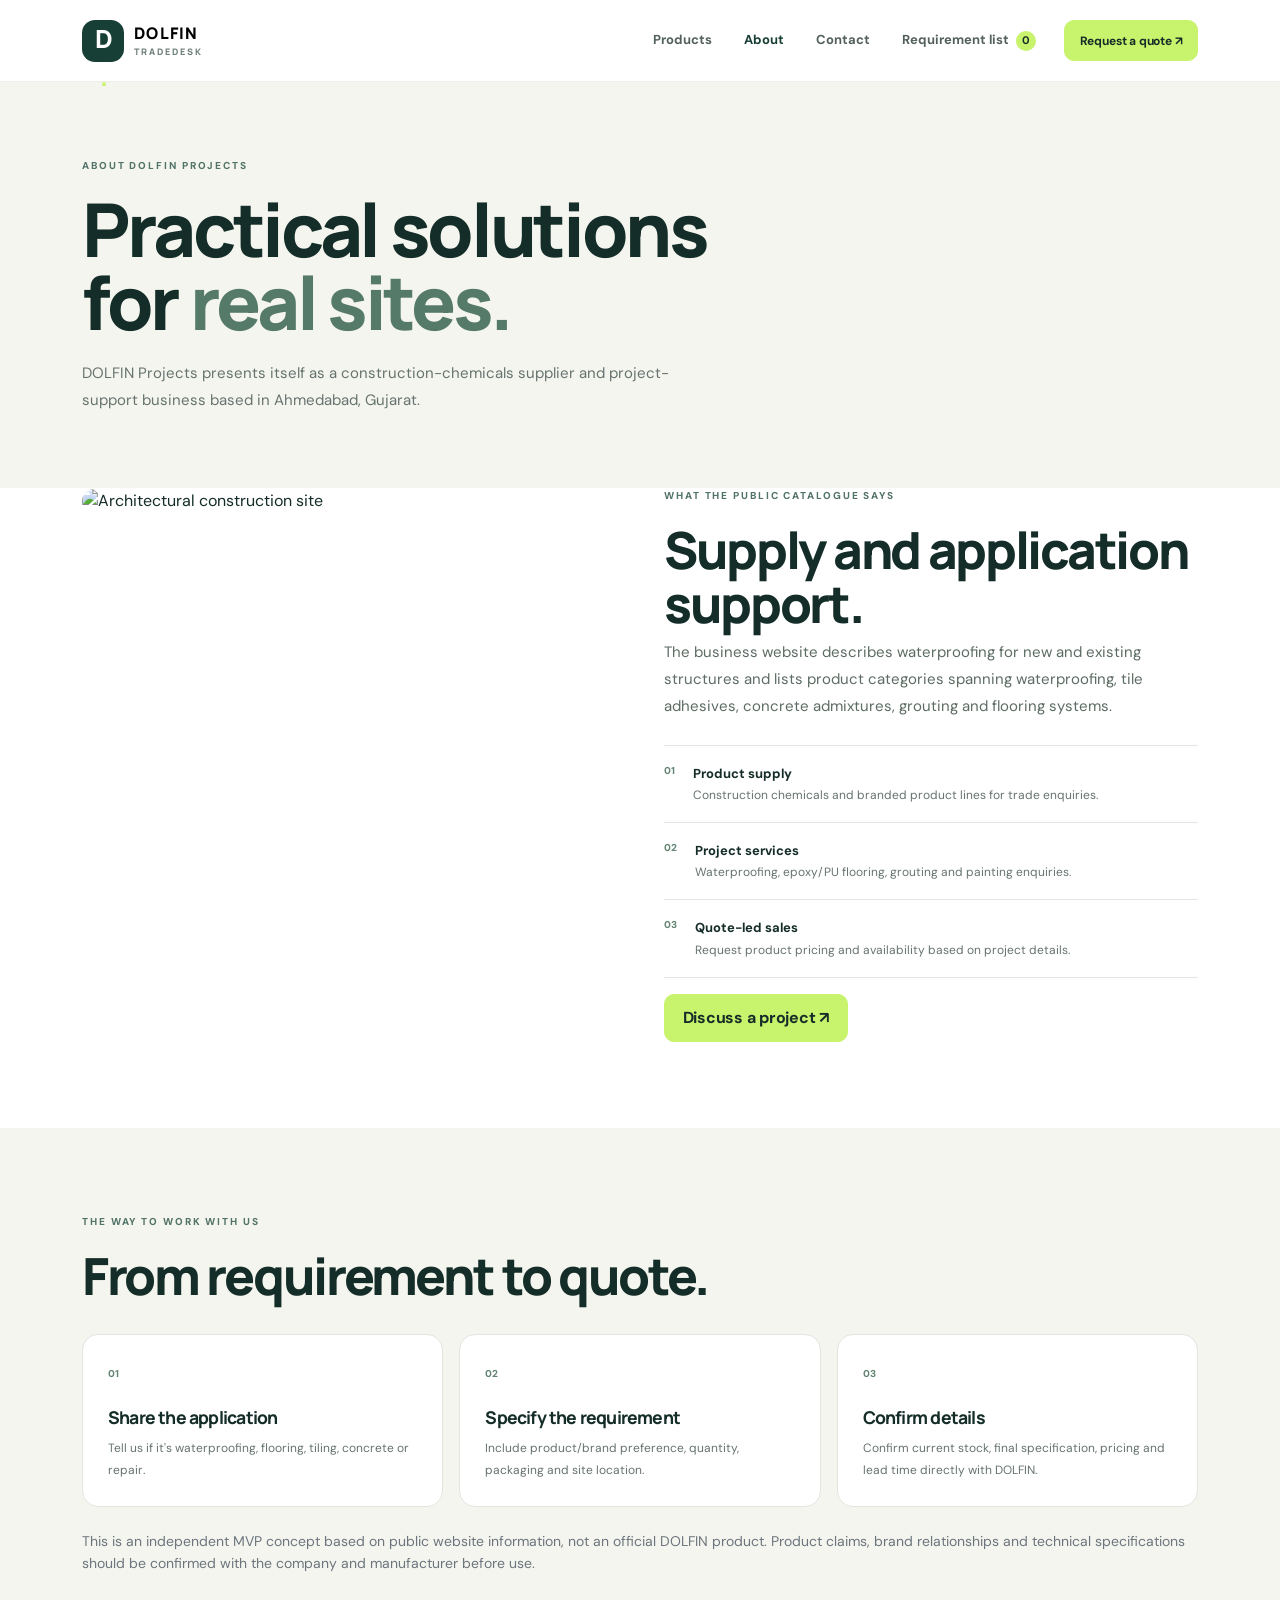
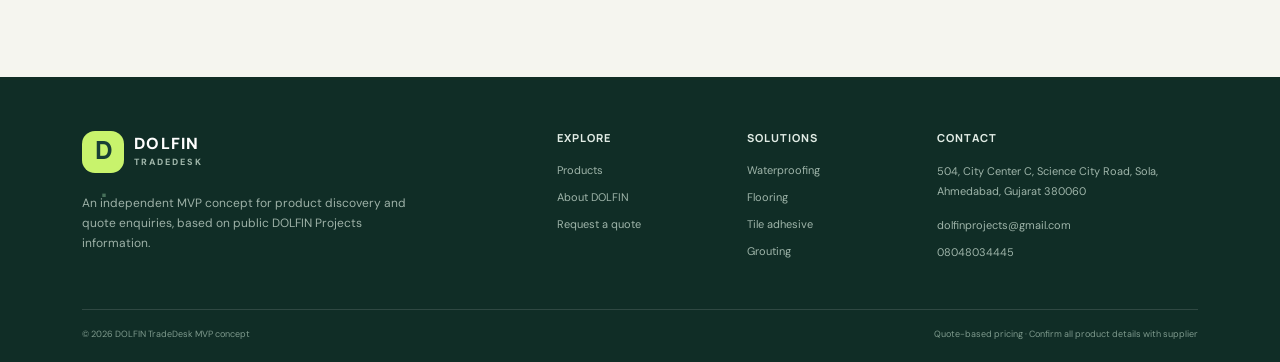
==== about.html @ 614f54df "Add files via upload" ====
<!doctype html><html lang="en"><head><meta charset="utf-8"><meta name="viewport" content="width=device-width, initial-scale=1"><title>About DOLFIN | TradeDesk</title><link href="https://fonts.googleapis.com/css2?family=DM+Sans:wght@400;500;600;700&family=Manrope:wght@400;500;600;700;800&display=swap" rel="stylesheet"><link href="https://cdn.jsdelivr.net/npm/bootstrap@5.3.3/dist/css/bootstrap.min.css" rel="stylesheet"><link href="assets/css/style.css" rel="stylesheet"></head><body data-page="about"><div id="site-header"></div><main><section class="page-hero"><div class="container"><div class="eyebrow dark">ABOUT DOLFIN PROJECTS</div><h1>Practical solutions<br>for <span>real sites.</span></h1><p>DOLFIN Projects presents itself as a construction-chemicals supplier and project-support business based in Ahmedabad, Gujarat.</p></div></section><section class="section-pad pt-0"><div class="container"><div class="row g-5 align-items-start"><div class="col-lg-6"><img class="about-image" src="https://images.unsplash.com/photo-1503387762-592deb58ef4e?auto=format&fit=crop&w=1200&q=85" alt="Architectural construction site"></div><div class="col-lg-6"><div class="eyebrow dark">WHAT THE PUBLIC CATALOGUE SAYS</div><h2>Supply and application support.</h2><p class="body-large">The business website describes waterproofing for new and existing structures and lists product categories spanning waterproofing, tile adhesives, concrete admixtures, grouting and flooring systems.</p><div class="fact-list"><div><span>01</span><p><strong>Product supply</strong><br>Construction chemicals and branded product lines for trade enquiries.</p></div><div><span>02</span><p><strong>Project services</strong><br>Waterproofing, epoxy/PU flooring, grouting and painting enquiries.</p></div><div><span>03</span><p><strong>Quote-led sales</strong><br>Request product pricing and availability based on project details.</p></div></div><a class="btn btn-brand mt-3" href="quote.html">Discuss a project ↗</a></div></div></div></section><section class="section-pad soft-bg"><div class="container"><div class="section-heading"><div><div class="eyebrow dark">THE WAY TO WORK WITH US</div><h2>From requirement to quote.</h2></div></div><div class="row g-3"><div class="col-md-4"><div class="step-card"><span>01</span><h3>Share the application</h3><p>Tell us if it's waterproofing, flooring, tiling, concrete or repair.</p></div></div><div class="col-md-4"><div class="step-card"><span>02</span><h3>Specify the requirement</h3><p>Include product/brand preference, quantity, packaging and site location.</p></div></div><div class="col-md-4"><div class="step-card"><span>03</span><h3>Confirm details</h3><p>Confirm current stock, final specification, pricing and lead time directly with DOLFIN.</p></div></div></div><p class="small text-secondary mt-4">This is an independent MVP concept based on public website information, not an official DOLFIN product. Product claims, brand relationships and technical specifications should be confirmed with the company and manufacturer before use.</p></div></section></main><div id="site-footer"></div><script src="assets/js/catalog.js"></script><script src="assets/js/app.js"></script></body></html>
---- assets/css/style.css ----
:root{--ink:#152d28;--green:#183f35;--green2:#245849;--mint:#c8f36c;--cream:#f5f5ef;--paper:#fff;--muted:#66736f;--line:#e2e7e2;--orange:#e9a45d;--blue:#a7d5d4;--purple:#c7b8e7;--radius:18px;--shadow:0 14px 40px rgba(18,48,39,.08)}*{box-sizing:border-box}html{scroll-behavior:smooth}body{font-family:'DM Sans',sans-serif;color:var(--ink);background:#fff;line-height:1.55}h1,h2,h3,h4,.navbar-brand{font-family:'Manrope',sans-serif;letter-spacing:-.045em}h1{font-weight:800;font-size:clamp(2.8rem,6.3vw,5.6rem);line-height:.99}h2{font-size:clamp(2rem,4vw,3.35rem);font-weight:800;line-height:1.06}h3{font-size:1.1rem;font-weight:750}a{color:inherit;text-decoration:none}a:hover{color:var(--green2)}.site-nav{min-height:82px;background:#fff;border-bottom:1px solid #edf0eb;position:relative;z-index:20}.brand-lockup{display:inline-flex;align-items:center;gap:10px}.brand-mark{display:grid;place-items:center;background:var(--green);color:white;font-family:Manrope,sans-serif;font-size:25px;font-weight:800;width:42px;height:42px;border-radius:13px;letter-spacing:-.08em}.brand-mark span{color:var(--mint)}.brand-name{font-size:16px;font-weight:800;letter-spacing:.08em;line-height:1.05}.brand-name small{display:block;font-size:9px;letter-spacing:.22em;margin-top:5px;color:#708079}.nav-link{font-size:13px;font-weight:700;color:#53615c!important;padding:12px!important}.nav-link.active,.nav-link:hover{color:var(--green)!important}.cart-count{display:inline-grid;place-items:center;min-width:20px;height:20px;border-radius:100px;background:var(--mint);color:var(--ink);font-size:11px;margin-left:4px}.btn{font-weight:700;border-radius:10px;letter-spacing:-.015em;padding:.7rem 1.1rem}.btn-brand{background:var(--mint);border:1px solid var(--mint);color:var(--ink)}.btn-brand:hover{background:#b8e957;border-color:#b8e957;color:var(--ink);transform:translateY(-1px)}.btn-dark-green{background:var(--green);border:1px solid var(--green);color:white}.btn-dark-green:hover{background:var(--green2);color:white}.btn-outline-brand{border:1px solid #cdd7d0;color:var(--green);background:white}.btn-outline-brand:hover{background:#f0f5f1;border-color:var(--green);color:var(--green)}.nav-cta{font-size:12px;padding:.65rem .9rem}.hero{background:var(--green);color:white;padding:76px 0 72px;overflow:hidden;position:relative}.hero:after{content:'';position:absolute;right:-180px;top:-250px;width:650px;height:650px;border:1px solid rgba(255,255,255,.08);border-radius:50%;box-shadow:0 0 0 55px rgba(255,255,255,.025),0 0 0 110px rgba(255,255,255,.02);pointer-events:none}.hero .container{position:relative;z-index:1}.eyebrow{font-size:10px;letter-spacing:.19em;font-weight:800;color:#c8f36c;margin-bottom:18px;display:flex;align-items:center;gap:9px}.eyebrow.dark{color:#527368}.pulse{width:7px;height:7px;background:var(--mint);border-radius:50%;box-shadow:0 0 0 5px rgba(200,243,108,.12)}.hero h1 span{color:var(--mint)}.hero-copy{font-size:17px;color:#d1ddd7;max-width:480px;margin-top:24px;line-height:1.7}.hero-proof{display:flex;align-items:center;gap:12px;margin-top:42px}.proof-icon{display:grid;place-items:center;width:34px;height:34px;background:rgba(200,243,108,.14);border:1px solid rgba(200,243,108,.3);color:var(--mint);border-radius:50%;font-weight:800}.hero-proof strong,.hero-proof small{display:block}.hero-proof strong{font-size:12px}.hero-proof small{color:#afc2b9;font-size:11px;margin-top:3px}.hero-visual{position:relative;padding:15px 0 35px 18px}.hero-visual>img{width:100%;height:455px;object-fit:cover;border-radius:20px;filter:saturate(.68);box-shadow:0 20px 50px rgba(0,0,0,.18)}.hero-visual:before{content:'';position:absolute;z-index:1;inset:15px 0 35px 18px;border-radius:20px;background:linear-gradient(0deg,rgba(13,41,33,.55),transparent 55%);pointer-events:none}.floating-card{position:absolute;z-index:2;background:white;color:var(--ink);padding:14px 17px;border-radius:13px;box-shadow:var(--shadow);display:flex;align-items:center;gap:12px;min-width:205px}.floating-top{top:55px;left:-18px}.floating-bottom{right:-14px;bottom:77px}.mini-icon{display:grid;place-items:center;width:35px;height:35px;background:#e7f4d0;color:var(--green);border-radius:10px;font-size:20px}.mini-icon.mint{background:#d9efec}.floating-card strong,.floating-card small{display:block}.floating-card strong{font-size:12px}.floating-card small{font-size:10px;color:var(--muted);margin-top:3px}.image-caption{position:absolute;z-index:2;bottom:2px;left:20px;right:0;display:flex;justify-content:space-between;font-size:9px;letter-spacing:.17em;color:#d7e0dc}.trust-strip{padding:25px 0;border-bottom:1px solid var(--line)}.muted-label{font-size:9px;letter-spacing:.16em;color:#8a9690;font-weight:800}.brand-list{display:flex;justify-content:space-between;align-items:center;gap:20px;flex-wrap:wrap;color:#77847d;font-weight:800;font-size:13px;letter-spacing:.04em}.brand-list span:nth-child(2){font-weight:500;font-size:16px}.section-pad{padding:86px 0}.section-heading{display:flex;justify-content:space-between;align-items:end;gap:30px;margin-bottom:32px}.section-heading h2{margin:0}.section-intro{color:var(--muted);max-width:480px;font-size:14px;margin:14px 0 0}.text-link{font-size:12px;font-weight:800;border-bottom:1px solid #b7c5bc;padding-bottom:5px;white-space:nowrap}.category-card{display:block;height:100%;padding:24px 20px 20px;border:1px solid var(--line);border-radius:16px;transition:.2s;background:#fff}.category-card:hover{transform:translateY(-4px);box-shadow:var(--shadow);border-color:#b5c7bd}.category-symbol{width:48px;height:48px;display:grid;place-items:center;background:#e6f3d0;border-radius:14px;font-size:24px;color:var(--green);margin-bottom:27px}.symbol-blue{background:#dcefed}.symbol-orange{background:#fae8d5}.symbol-purple{background:#e9e1f6}.category-card h3{font-size:16px;margin-bottom:9px}.category-card p{font-size:12px;color:var(--muted);min-height:38px;margin-bottom:20px}.category-card>span{font-size:10px;font-weight:800;color:#587268}.featured-section{background:var(--cream)}.product-card{height:100%;background:white;border:1px solid #e7eae4;border-radius:15px;overflow:hidden;transition:.2s}.product-card:hover{transform:translateY(-3px);box-shadow:var(--shadow)}.product-art,.detail-art{height:190px;position:relative;display:flex;align-items:center;justify-content:center;overflow:hidden;background:#e7eee8;color:var(--green)}.product-art:before,.detail-art:before{content:'';position:absolute;inset:0;background:linear-gradient(140deg,rgba(255,255,255,.55),transparent 60%)}.product-art:after,.detail-art:after{content:'';position:absolute;width:190px;height:190px;border:1px solid rgba(24,63,53,.12);border-radius:50%;right:-70px;bottom:-85px;box-shadow:0 0 0 25px rgba(24,63,53,.035),0 0 0 50px rgba(24,63,53,.025)}.art-tile-adhesive{background:#e3e9ef;color:#294c60}.art-flooring{background:#f2e2d0;color:#754a24}.art-concrete-admixture{background:#e4def0;color:#554474}.art-grouting-repair{background:#e5e6de;color:#59604d}.art-services{background:#dcebe6;color:#245849}.product-category{position:absolute;z-index:2;top:13px;left:13px;background:rgba(255,255,255,.75);backdrop-filter:blur(8px);padding:5px 8px;border-radius:6px;font-size:9px;font-weight:800;letter-spacing:.03em}.product-symbol{position:relative;z-index:1;font-family:Manrope,sans-serif;font-size:75px;font-weight:800;line-height:1;letter-spacing:-.1em;transform:rotate(-8deg)}.art-bottom{position:absolute;z-index:2;bottom:13px;left:14px;font-size:8px;letter-spacing:.17em;font-weight:800;opacity:.55}.product-info{padding:16px 15px 15px}.product-brand{font-size:9px;text-transform:uppercase;letter-spacing:.12em;font-weight:800;color:#70827a;margin-bottom:7px}.product-info h3{font-size:14px;line-height:1.4;min-height:39px;margin-bottom:12px}.product-info h3 a:hover{text-decoration:underline}.product-meta{display:flex;flex-direction:column;gap:4px;font-size:10px;color:#7a8781;padding-bottom:14px}.quote-price{font-weight:800;color:#3e6758}.product-actions{display:flex;gap:7px}.product-actions .btn{flex:1;padding:.5rem .4rem;font-size:10px}.service-band{background:var(--green);color:white}.service-band .eyebrow{color:var(--mint)}.service-band h2{font-size:clamp(2.4rem,4.2vw,3.5rem)}.service-band p{color:#c1d0c8;max-width:400px;line-height:1.8;margin:22px 0 26px;font-size:14px}.service-list{border-top:1px solid rgba(255,255,255,.16)}.service-list>a{display:flex;align-items:center;gap:18px;padding:20px 0;border-bottom:1px solid rgba(255,255,255,.16);color:white}.service-list>a>span{font-size:10px;color:var(--mint);font-weight:800}.service-list>a div{flex:1}.service-list strong,.service-list small{display:block}.service-list strong{font-size:14px}.service-list small{font-size:11px;color:#afc2b9;margin-top:4px}.service-list b{font-size:19px;font-weight:400;color:var(--mint)}.cta-section{padding:70px 0;background:#fff}.cta-card{background:#dff3b9;border-radius:22px;padding:45px 50px;display:flex;justify-content:space-between;align-items:center;gap:25px}.cta-card .eyebrow{color:#426451}.cta-card h2{font-size:clamp(1.8rem,3.2vw,2.8rem);margin:0 0 13px}.cta-card p{color:#4d6659;font-size:13px;max-width:600px;margin:0}.cta-card .btn{white-space:nowrap;background:var(--green);color:white;border-color:var(--green)}.site-footer{background:#102d26;color:white;padding:54px 0 20px}.footer-brand .brand-mark{background:var(--mint);color:var(--green)}.footer-brand .brand-mark span{color:#47705a}.footer-brand .brand-name small{color:#9fb6aa}.footer-copy{font-size:12px;line-height:1.7;color:#9db1a7;max-width:340px;margin-top:20px}.site-footer h3{font-size:11px;letter-spacing:.09em;text-transform:uppercase;margin-bottom:18px;color:#e1ece5}.site-footer .col-lg-2>a,.site-footer .col-lg-3>a{display:block;font-size:11px;color:#9fb5aa;margin-bottom:10px}.site-footer p:not(.footer-copy){font-size:11px;color:#9fb5aa;line-height:1.8}.site-footer a:hover{color:var(--mint)}.footer-bottom{display:flex;justify-content:space-between;gap:20px;border-top:1px solid rgba(255,255,255,.13);padding-top:18px;margin-top:38px;color:#7e9a8d;font-size:9px}.page-hero{padding:76px 0 58px;background:var(--cream)}.page-hero h1{font-size:clamp(2.8rem,5.8vw,5rem)}.page-hero h1 span{color:#557a69}.page-hero p{max-width:600px;color:var(--muted);font-size:15px;line-height:1.8;margin-top:22px}.page-hero.compact{padding-bottom:45px}.catalog-toolbar{display:grid;grid-template-columns:1fr 220px 180px;gap:10px;margin:0 0 20px}.search-wrap{display:flex;align-items:center;gap:10px;border:1px solid var(--line);border-radius:10px;padding:0 13px;background:white}.search-wrap>span{font-size:25px;color:#819087}.form-control,.form-select{border-color:#dfe5df;border-radius:9px;padding:.78rem .9rem;font-size:12px;color:var(--ink);box-shadow:none!important}.search-wrap .form-control{border:0;padding-left:0}.form-control:focus,.form-select:focus{border-color:#8aa99a}.filter-pills{display:flex;gap:7px;flex-wrap:wrap;margin-bottom:24px}.filter-pill{border:1px solid #dfe5df;border-radius:100px;background:white;padding:8px 14px;font-size:10px;font-weight:800;color:#5b6c63}.filter-pill.active,.filter-pill:hover{background:var(--green);border-color:var(--green);color:white}.catalog-meta{display:flex;justify-content:space-between;gap:15px;color:#78867f;font-size:10px;margin-bottom:14px}.catalog-meta span:first-child{font-weight:800;color:var(--ink)}.empty-state{text-align:center;padding:75px 20px;border:1px dashed #cbd5cd;border-radius:18px}.empty-icon{display:grid;place-items:center;width:58px;height:58px;border-radius:17px;background:#e9f2e4;font-size:27px;margin:0 auto 20px}.empty-state h3{font-size:21px}.empty-state p{font-size:13px;color:var(--muted);margin-bottom:20px}.about-image{width:100%;height:480px;object-fit:cover;border-radius:20px}.body-large{font-size:15px;color:#5c6c63;line-height:1.8}.fact-list{border-top:1px solid var(--line);margin-top:25px}.fact-list>div{display:flex;gap:18px;padding:17px 0;border-bottom:1px solid var(--line)}.fact-list>div>span,.step-card>span{font-size:10px;color:#638473;font-weight:800}.fact-list p{margin:0;font-size:12px;color:var(--muted);line-height:1.7}.fact-list strong{color:var(--ink);font-size:13px}.soft-bg{background:var(--cream)}.step-card{height:100%;padding:25px;border:1px solid #e1e6df;background:#fff;border-radius:16px}.step-card h3{margin:22px 0 10px}.step-card p{font-size:12px;line-height:1.8;color:var(--muted);margin:0}.contact-panel{background:var(--green);color:white;padding:30px;border-radius:18px;height:100%}.contact-panel .eyebrow{color:var(--mint)}.contact-panel h2{font-size:28px;margin-bottom:28px}.contact-item{display:flex;gap:14px;margin-bottom:24px}.contact-item>span{width:35px;height:35px;flex-shrink:0;display:grid;place-items:center;border:1px solid rgba(255,255,255,.15);background:rgba(255,255,255,.08);border-radius:10px}.contact-item small{font-size:8px;letter-spacing:.15em;color:#a9c1b4;font-weight:800}.contact-item p{font-size:12px;line-height:1.7;margin:5px 0;color:#f0f6f2}.contact-item a{font-size:10px;color:var(--mint);font-weight:800}.tiny-note{font-size:9px;color:#9bb5a8;line-height:1.7;border-top:1px solid rgba(255,255,255,.12);padding-top:16px;margin-top:10px}.form-panel{padding:32px;border:1px solid var(--line);border-radius:18px;background:#fff}.form-panel h2{font-size:29px;margin-bottom:8px}.form-panel>p{font-size:12px;color:var(--muted);margin-bottom:25px}.form-label{font-size:11px;font-weight:800;color:#40564b;margin-bottom:7px}.contact-divider{height:1px;background:var(--line);margin:28px 0}.form-panel h3{font-size:15px}.help-list{padding-left:18px;color:var(--muted);font-size:12px;line-height:2}.quote-aside{background:var(--cream);padding:28px;border-radius:18px;position:sticky;top:20px}.quote-aside .eyebrow{color:#5a7a69}.quote-aside h3{font-size:23px}.quote-aside>p{font-size:12px;line-height:1.8;color:var(--muted)}.aside-rule{height:1px;background:#dbe2d9;margin:25px 0 15px}.aside-phone{font-size:20px;font-family:Manrope,sans-serif;font-weight:800}.privacy-note{padding:12px 14px;background:#f2f6f0;border-radius:9px;color:#627269;font-size:10px;line-height:1.7}.back-link{font-size:11px;font-weight:800;color:#62756b}.detail-art{height:420px;border-radius:18px}.detail-symbol{font-family:Manrope,sans-serif;font-size:150px;font-weight:800;position:relative;z-index:1;letter-spacing:-.12em;transform:rotate(-8deg)}.detail-title{font-size:clamp(2rem,4vw,3.4rem);margin:5px 0 18px}.spec-table{border-top:1px solid var(--line);margin-top:25px}.spec-table>div{display:flex;justify-content:space-between;gap:20px;padding:13px 0;border-bottom:1px solid var(--line);font-size:11px}.spec-table span{color:#78877f}.spec-table strong{text-align:right}.detail-caveat{font-size:10px;line-height:1.7;color:#7a867f;margin-top:18px}.loading-note{padding:80px;text-align:center;color:var(--muted)}.cart-layout{display:grid;grid-template-columns:minmax(0,1fr) 320px;gap:25px;align-items:start}.cart-table-wrap{border:1px solid var(--line);border-radius:15px;padding:20px}.cart-table-head{display:grid;grid-template-columns:1fr 120px 30px;gap:15px;padding:0 0 13px;border-bottom:1px solid var(--line);font-size:9px;font-weight:800;letter-spacing:.1em;color:#87948d}.cart-row{display:grid;grid-template-columns:1fr 120px 30px;align-items:center;gap:15px;padding:18px 0;border-bottom:1px solid #edf0eb}.cart-product{display:flex;align-items:center;gap:12px}.cart-product-icon{display:grid;place-items:center;flex-shrink:0;width:45px;height:45px;border-radius:12px;background:#e5eee3;font-size:22px}.cart-product strong,.cart-product small{display:block}.cart-product strong{font-size:12px}.cart-product small{font-size:10px;color:var(--muted);margin-top:4px}.quantity-control{display:flex;align-items:center;justify-content:center;gap:12px}.quantity-control button{width:25px;height:25px;border:1px solid var(--line);background:white;border-radius:6px}.quantity-control span{font-size:12px;font-weight:800;min-width:12px;text-align:center}.remove-btn{border:0;background:transparent;color:#9ba59f;font-size:22px}.cart-summary{padding:24px;border-radius:15px;background:var(--cream)}.cart-summary h3{font-size:24px;margin:12px 0}.cart-summary>p{font-size:12px;line-height:1.7;color:var(--muted)}.summary-line,.summary-total{display:flex;justify-content:space-between;padding:12px 0;border-bottom:1px solid #dfe5dc;font-size:11px}.summary-line span{color:var(--muted)}.summary-total{margin-top:10px;border-bottom:0;align-items:center}.summary-total strong{font-size:17px}.cart-summary .btn-link{font-size:10px;color:#7b8981;text-decoration:none}.app-toast{position:fixed;bottom:22px;left:50%;transform:translate(-50%,20px);opacity:0;pointer-events:none;z-index:1000;background:#143a30;color:#fff;padding:12px 18px;border-radius:10px;font-size:12px;box-shadow:var(--shadow);transition:.25s;max-width:calc(100% - 28px)}.app-toast.show{opacity:1;transform:translate(-50%,0)}
@media(max-width:991px){.hero{padding:60px 0}.hero-visual{max-width:650px;margin:0 auto}.hero-visual>img{height:390px}.floating-top{left:0}.floating-bottom{right:0}.section-pad{padding:65px 0}.catalog-toolbar{grid-template-columns:1fr 1fr}.search-wrap{grid-column:1/-1}.about-image{height:380px}.cart-layout{grid-template-columns:1fr 280px}.cta-card{padding:35px;align-items:flex-start;flex-direction:column}.nav-cta{display:inline-block;margin:8px 0 12px}.navbar-collapse{padding-top:10px}.site-nav .navbar-nav{align-items:flex-start!important}}@media(max-width:767px){.site-nav{min-height:70px}.hero{padding:50px 0 55px}.hero-copy{font-size:15px}.hero-visual{padding-left:0}.hero-visual>img{height:320px}.hero-visual:before{left:0}.floating-card{min-width:0;padding:10px 12px}.floating-top{left:-5px;top:34px}.floating-bottom{right:-4px;bottom:68px}.floating-card strong{font-size:10px}.floating-card small{font-size:9px}.mini-icon{width:29px;height:29px}.image-caption{left:3px;font-size:7px}.trust-strip{padding:22px 0}.brand-list{font-size:11px;justify-content:flex-start;gap:18px}.section-pad{padding:52px 0}.section-heading{align-items:flex-start;flex-direction:column;gap:17px;margin-bottom:25px}.category-card{padding:16px 13px}.category-symbol{width:40px;height:40px;font-size:20px;margin-bottom:20px}.category-card h3{font-size:13px}.category-card p{font-size:10px;min-height:48px}.category-card>span{font-size:9px}.product-art{height:145px}.product-symbol{font-size:56px}.product-info{padding:12px 10px}.product-info h3{font-size:12px;min-height:50px}.product-meta{font-size:9px}.product-actions .btn{font-size:9px}.service-list>a{gap:12px}.service-list strong{font-size:12px}.service-list small{font-size:10px}.cta-section{padding:45px 0}.cta-card{padding:27px 22px}.footer-bottom{flex-direction:column;gap:7px}.page-hero{padding:52px 0 42px}.page-hero p{font-size:13px}.catalog-toolbar{grid-template-columns:1fr 1fr}.catalog-toolbar .form-select{font-size:11px;padding:.7rem}.filter-pill{padding:7px 10px;font-size:9px}.catalog-meta{align-items:flex-start;flex-direction:column;gap:4px}.about-image{height:280px}.contact-panel,.form-panel{padding:23px}.cart-layout{grid-template-columns:1fr}.cart-table-wrap{padding:13px}.cart-table-head{grid-template-columns:1fr 90px 20px;font-size:8px}.cart-row{grid-template-columns:1fr 90px 20px;gap:6px}.cart-product{gap:8px}.cart-product-icon{width:36px;height:36px}.cart-product strong{font-size:10px}.cart-product small{font-size:8px}.quantity-control{gap:6px}.quantity-control button{width:22px;height:22px}.detail-art{height:280px}.detail-symbol{font-size:110px}.form-panel h2{font-size:25px}.quote-aside{position:static}}@media(max-width:390px){.product-actions{flex-direction:column}.product-info h3{min-height:62px}.category-card p{min-height:58px}.floating-bottom{right:-7px}.cart-row{grid-template-columns:1fr 78px 18px}.cart-table-head{grid-template-columns:1fr 78px 18px}.quantity-control{gap:4px}}
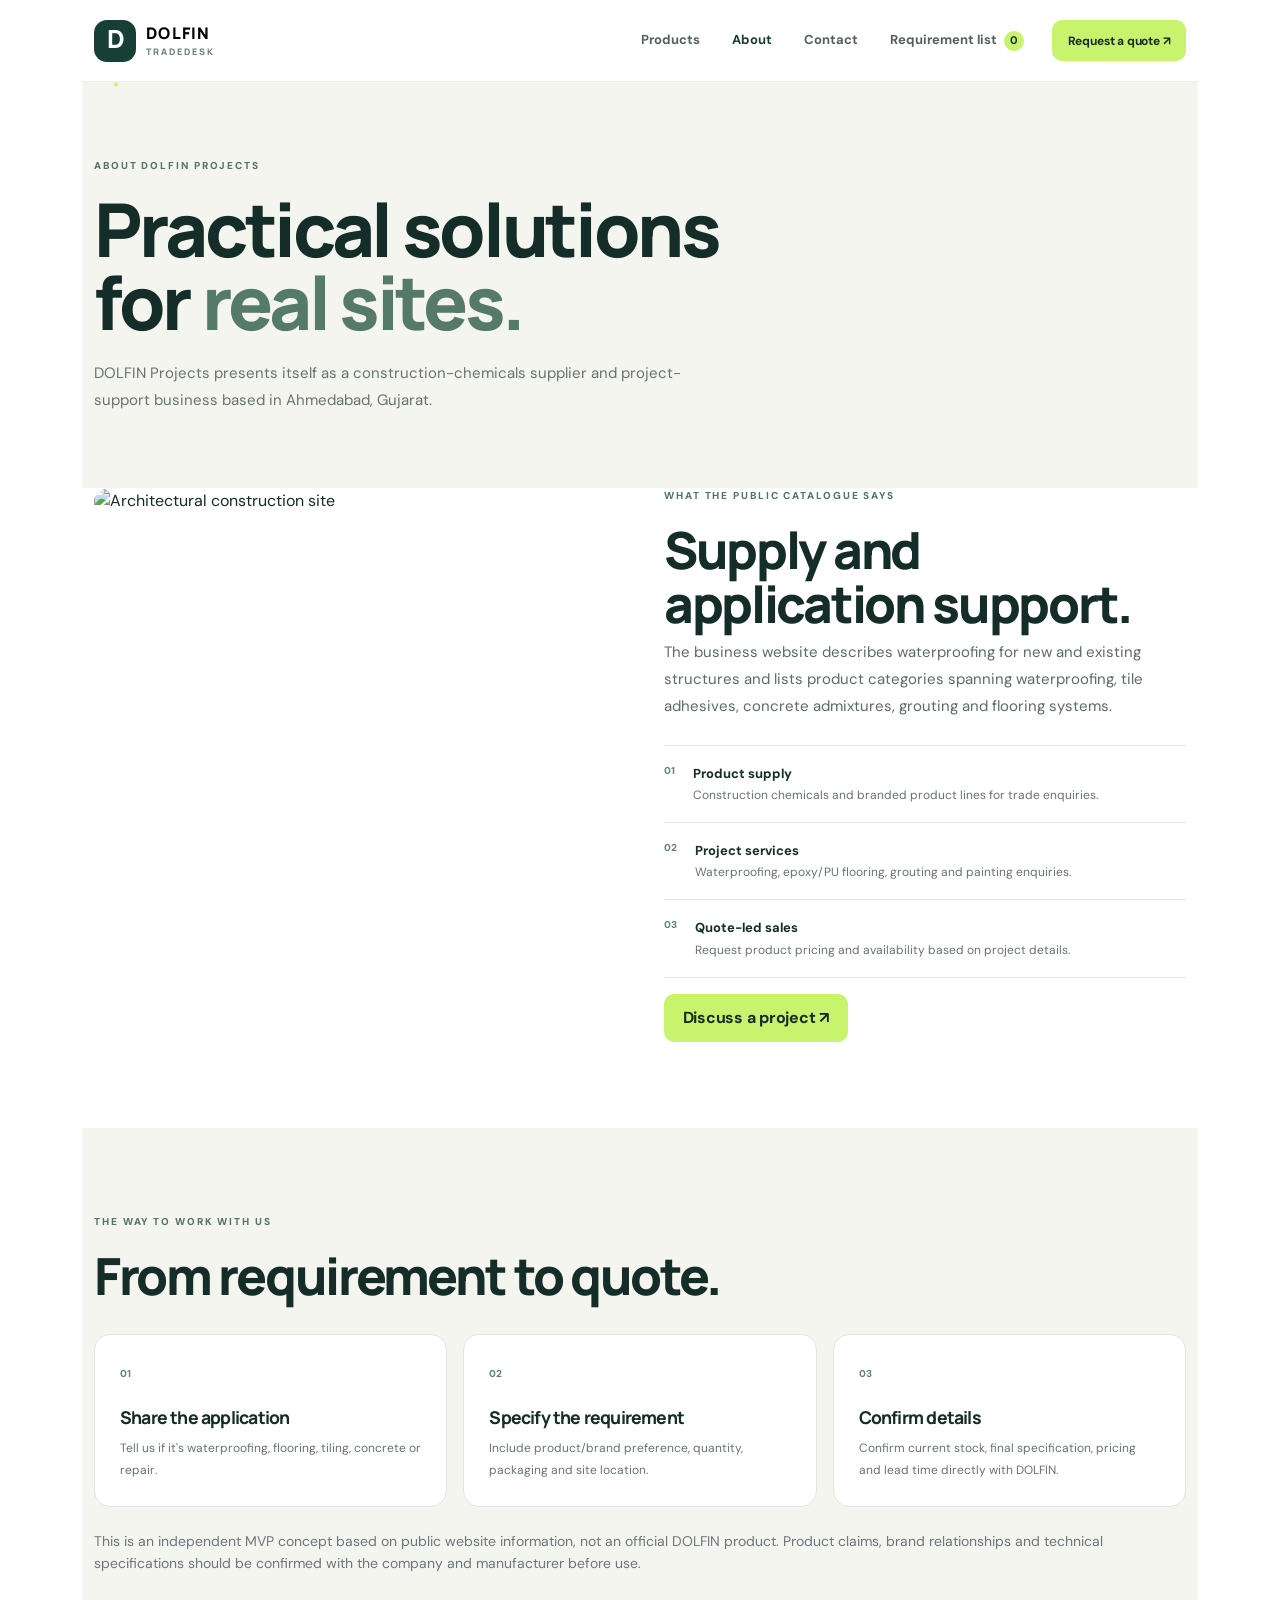
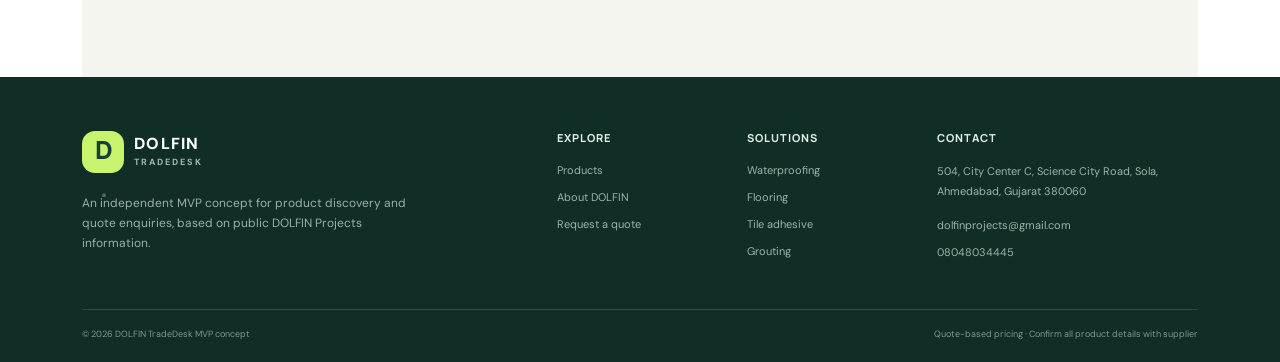
==== commit 0b275260: "Fix HTML structure in about.html" ====
--- a/about.html
+++ b/about.html
@@ -1 +1,98 @@
-<!doctype html><html lang="en"><head><meta charset="utf-8"><meta name="viewport" content="width=device-width, initial-scale=1"><title>About DOLFIN | TradeDesk</title><link href="https://fonts.googleapis.com/css2?family=DM+Sans:wght@400;500;600;700&family=Manrope:wght@400;500;600;700;800&display=swap" rel="stylesheet"><link href="https://cdn.jsdelivr.net/npm/bootstrap@5.3.3/dist/css/bootstrap.min.css" rel="stylesheet"><link href="assets/css/style.css" rel="stylesheet"></head><body data-page="about"><div id="site-header"></div><main><section class="page-hero"><div class="container"><div class="eyebrow dark">ABOUT DOLFIN PROJECTS</div><h1>Practical solutions<br>for <span>real sites.</span></h1><p>DOLFIN Projects presents itself as a construction-chemicals supplier and project-support business based in Ahmedabad, Gujarat.</p></div></section><section class="section-pad pt-0"><div class="container"><div class="row g-5 align-items-start"><div class="col-lg-6"><img class="about-image" src="https://images.unsplash.com/photo-1503387762-592deb58ef4e?auto=format&fit=crop&w=1200&q=85" alt="Architectural construction site"></div><div class="col-lg-6"><div class="eyebrow dark">WHAT THE PUBLIC CATALOGUE SAYS</div><h2>Supply and application support.</h2><p class="body-large">The business website describes waterproofing for new and existing structures and lists product categories spanning waterproofing, tile adhesives, concrete admixtures, grouting and flooring systems.</p><div class="fact-list"><div><span>01</span><p><strong>Product supply</strong><br>Construction chemicals and branded product lines for trade enquiries.</p></div><div><span>02</span><p><strong>Project services</strong><br>Waterproofing, epoxy/PU flooring, grouting and painting enquiries.</p></div><div><span>03</span><p><strong>Quote-led sales</strong><br>Request product pricing and availability based on project details.</p></div></div><a class="btn btn-brand mt-3" href="quote.html">Discuss a project ↗</a></div></div></div></section><section class="section-pad soft-bg"><div class="container"><div class="section-heading"><div><div class="eyebrow dark">THE WAY TO WORK WITH US</div><h2>From requirement to quote.</h2></div></div><div class="row g-3"><div class="col-md-4"><div class="step-card"><span>01</span><h3>Share the application</h3><p>Tell us if it's waterproofing, flooring, tiling, concrete or repair.</p></div></div><div class="col-md-4"><div class="step-card"><span>02</span><h3>Specify the requirement</h3><p>Include product/brand preference, quantity, packaging and site location.</p></div></div><div class="col-md-4"><div class="step-card"><span>03</span><h3>Confirm details</h3><p>Confirm current stock, final specification, pricing and lead time directly with DOLFIN.</p></div></div></div><p class="small text-secondary mt-4">This is an independent MVP concept based on public website information, not an official DOLFIN product. Product claims, brand relationships and technical specifications should be confirmed with the company and manufacturer before use.</p></div></section></main><div id="site-footer"></div><script src="assets/js/catalog.js"></script><script src="assets/js/app.js"></script></body></html>
+<!doctype html>
+<html lang="en">
+
+<head>
+    <meta charset="utf-8">
+    <meta name="viewport" content="width=device-width, initial-scale=1">
+    <title>About DOLFIN | TradeDesk</title>
+    <link
+        href="https://fonts.googleapis.com/css2?family=DM+Sans:wght@400;500;600;700&family=Manrope:wght@400;500;600;700;800&display=swap"
+        rel="stylesheet">
+    <link href="https://cdn.jsdelivr.net/npm/bootstrap@5.3.3/dist/css/bootstrap.min.css" rel="stylesheet">
+    <link href="assets/css/style.css" rel="stylesheet">
+</head>
+
+<body data-page="about">
+        <div class="container">
+    <div id="site-header"></div>
+    <main>
+        <section class="page-hero">
+            <div class="container">
+                <div class="eyebrow dark">ABOUT DOLFIN PROJECTS</div>
+                <h1>Practical solutions<br>for <span>real sites.</span></h1>
+                <p>DOLFIN Projects presents itself as a construction-chemicals supplier and project-support business
+                    based in Ahmedabad, Gujarat.</p>
+            </div>
+        </section>
+        <section class="section-pad pt-0">
+            <div class="container">
+                <div class="row g-5 align-items-start">
+                    <div class="col-lg-6"><img class="about-image"
+                            src="https://images.unsplash.com/photo-1503387762-592deb58ef4e?auto=format&fit=crop&w=1200&q=85"
+                            alt="Architectural construction site"></div>
+                    <div class="col-lg-6">
+                        <div class="eyebrow dark">WHAT THE PUBLIC CATALOGUE SAYS</div>
+                        <h2>Supply and application support.</h2>
+                        <p class="body-large">The business website describes waterproofing for new and existing
+                            structures and lists product categories spanning waterproofing, tile adhesives, concrete
+                            admixtures, grouting and flooring systems.</p>
+                        <div class="fact-list">
+                            <div><span>01</span>
+                                <p><strong>Product supply</strong><br>Construction chemicals and branded product lines
+                                    for trade enquiries.</p>
+                            </div>
+                            <div><span>02</span>
+                                <p><strong>Project services</strong><br>Waterproofing, epoxy/PU flooring, grouting and
+                                    painting enquiries.</p>
+                            </div>
+                            <div><span>03</span>
+                                <p><strong>Quote-led sales</strong><br>Request product pricing and availability based on
+                                    project details.</p>
+                            </div>
+                        </div><a class="btn btn-brand mt-3" href="quote.html">Discuss a project ↗</a>
+                    </div>
+                </div>
+            </div>
+        </section>
+        <section class="section-pad soft-bg">
+            <div class="container">
+                <div class="section-heading">
+                    <div>
+                        <div class="eyebrow dark">THE WAY TO WORK WITH US</div>
+                        <h2>From requirement to quote.</h2>
+                    </div>
+                </div>
+                <div class="row g-3">
+                    <div class="col-md-4">
+                        <div class="step-card"><span>01</span>
+                            <h3>Share the application</h3>
+                            <p>Tell us if it's waterproofing, flooring, tiling, concrete or repair.</p>
+                        </div>
+                    </div>
+                    <div class="col-md-4">
+                        <div class="step-card"><span>02</span>
+                            <h3>Specify the requirement</h3>
+                            <p>Include product/brand preference, quantity, packaging and site location.</p>
+                        </div>
+                    </div>
+                    <div class="col-md-4">
+                        <div class="step-card"><span>03</span>
+                            <h3>Confirm details</h3>
+                            <p>Confirm current stock, final specification, pricing and lead time directly with DOLFIN.
+                            </p>
+                        </div>
+                    </div>
+                </div>
+                <p class="small text-secondary mt-4">This is an independent MVP concept based on public website
+                    information, not an official DOLFIN product. Product claims, brand relationships and technical
+                    specifications should be confirmed with the company and manufacturer before use.</p>
+            </div>
+            </div>
+        </section>
+    </main>
+    <div id="site-footer"></div>
+    <script src="assets/js/catalog.js"></script>
+    <script src="assets/js/app.js"></script>
+</body>
+
+</html>
--- a/assets/css/style.css
+++ b/assets/css/style.css
@@ -1,2 +1,1732 @@
-:root{--ink:#152d28;--green:#183f35;--green2:#245849;--mint:#c8f36c;--cream:#f5f5ef;--paper:#fff;--muted:#66736f;--line:#e2e7e2;--orange:#e9a45d;--blue:#a7d5d4;--purple:#c7b8e7;--radius:18px;--shadow:0 14px 40px rgba(18,48,39,.08)}*{box-sizing:border-box}html{scroll-behavior:smooth}body{font-family:'DM Sans',sans-serif;color:var(--ink);background:#fff;line-height:1.55}h1,h2,h3,h4,.navbar-brand{font-family:'Manrope',sans-serif;letter-spacing:-.045em}h1{font-weight:800;font-size:clamp(2.8rem,6.3vw,5.6rem);line-height:.99}h2{font-size:clamp(2rem,4vw,3.35rem);font-weight:800;line-height:1.06}h3{font-size:1.1rem;font-weight:750}a{color:inherit;text-decoration:none}a:hover{color:var(--green2)}.site-nav{min-height:82px;background:#fff;border-bottom:1px solid #edf0eb;position:relative;z-index:20}.brand-lockup{display:inline-flex;align-items:center;gap:10px}.brand-mark{display:grid;place-items:center;background:var(--green);color:white;font-family:Manrope,sans-serif;font-size:25px;font-weight:800;width:42px;height:42px;border-radius:13px;letter-spacing:-.08em}.brand-mark span{color:var(--mint)}.brand-name{font-size:16px;font-weight:800;letter-spacing:.08em;line-height:1.05}.brand-name small{display:block;font-size:9px;letter-spacing:.22em;margin-top:5px;color:#708079}.nav-link{font-size:13px;font-weight:700;color:#53615c!important;padding:12px!important}.nav-link.active,.nav-link:hover{color:var(--green)!important}.cart-count{display:inline-grid;place-items:center;min-width:20px;height:20px;border-radius:100px;background:var(--mint);color:var(--ink);font-size:11px;margin-left:4px}.btn{font-weight:700;border-radius:10px;letter-spacing:-.015em;padding:.7rem 1.1rem}.btn-brand{background:var(--mint);border:1px solid var(--mint);color:var(--ink)}.btn-brand:hover{background:#b8e957;border-color:#b8e957;color:var(--ink);transform:translateY(-1px)}.btn-dark-green{background:var(--green);border:1px solid var(--green);color:white}.btn-dark-green:hover{background:var(--green2);color:white}.btn-outline-brand{border:1px solid #cdd7d0;color:var(--green);background:white}.btn-outline-brand:hover{background:#f0f5f1;border-color:var(--green);color:var(--green)}.nav-cta{font-size:12px;padding:.65rem .9rem}.hero{background:var(--green);color:white;padding:76px 0 72px;overflow:hidden;position:relative}.hero:after{content:'';position:absolute;right:-180px;top:-250px;width:650px;height:650px;border:1px solid rgba(255,255,255,.08);border-radius:50%;box-shadow:0 0 0 55px rgba(255,255,255,.025),0 0 0 110px rgba(255,255,255,.02);pointer-events:none}.hero .container{position:relative;z-index:1}.eyebrow{font-size:10px;letter-spacing:.19em;font-weight:800;color:#c8f36c;margin-bottom:18px;display:flex;align-items:center;gap:9px}.eyebrow.dark{color:#527368}.pulse{width:7px;height:7px;background:var(--mint);border-radius:50%;box-shadow:0 0 0 5px rgba(200,243,108,.12)}.hero h1 span{color:var(--mint)}.hero-copy{font-size:17px;color:#d1ddd7;max-width:480px;margin-top:24px;line-height:1.7}.hero-proof{display:flex;align-items:center;gap:12px;margin-top:42px}.proof-icon{display:grid;place-items:center;width:34px;height:34px;background:rgba(200,243,108,.14);border:1px solid rgba(200,243,108,.3);color:var(--mint);border-radius:50%;font-weight:800}.hero-proof strong,.hero-proof small{display:block}.hero-proof strong{font-size:12px}.hero-proof small{color:#afc2b9;font-size:11px;margin-top:3px}.hero-visual{position:relative;padding:15px 0 35px 18px}.hero-visual>img{width:100%;height:455px;object-fit:cover;border-radius:20px;filter:saturate(.68);box-shadow:0 20px 50px rgba(0,0,0,.18)}.hero-visual:before{content:'';position:absolute;z-index:1;inset:15px 0 35px 18px;border-radius:20px;background:linear-gradient(0deg,rgba(13,41,33,.55),transparent 55%);pointer-events:none}.floating-card{position:absolute;z-index:2;background:white;color:var(--ink);padding:14px 17px;border-radius:13px;box-shadow:var(--shadow);display:flex;align-items:center;gap:12px;min-width:205px}.floating-top{top:55px;left:-18px}.floating-bottom{right:-14px;bottom:77px}.mini-icon{display:grid;place-items:center;width:35px;height:35px;background:#e7f4d0;color:var(--green);border-radius:10px;font-size:20px}.mini-icon.mint{background:#d9efec}.floating-card strong,.floating-card small{display:block}.floating-card strong{font-size:12px}.floating-card small{font-size:10px;color:var(--muted);margin-top:3px}.image-caption{position:absolute;z-index:2;bottom:2px;left:20px;right:0;display:flex;justify-content:space-between;font-size:9px;letter-spacing:.17em;color:#d7e0dc}.trust-strip{padding:25px 0;border-bottom:1px solid var(--line)}.muted-label{font-size:9px;letter-spacing:.16em;color:#8a9690;font-weight:800}.brand-list{display:flex;justify-content:space-between;align-items:center;gap:20px;flex-wrap:wrap;color:#77847d;font-weight:800;font-size:13px;letter-spacing:.04em}.brand-list span:nth-child(2){font-weight:500;font-size:16px}.section-pad{padding:86px 0}.section-heading{display:flex;justify-content:space-between;align-items:end;gap:30px;margin-bottom:32px}.section-heading h2{margin:0}.section-intro{color:var(--muted);max-width:480px;font-size:14px;margin:14px 0 0}.text-link{font-size:12px;font-weight:800;border-bottom:1px solid #b7c5bc;padding-bottom:5px;white-space:nowrap}.category-card{display:block;height:100%;padding:24px 20px 20px;border:1px solid var(--line);border-radius:16px;transition:.2s;background:#fff}.category-card:hover{transform:translateY(-4px);box-shadow:var(--shadow);border-color:#b5c7bd}.category-symbol{width:48px;height:48px;display:grid;place-items:center;background:#e6f3d0;border-radius:14px;font-size:24px;color:var(--green);margin-bottom:27px}.symbol-blue{background:#dcefed}.symbol-orange{background:#fae8d5}.symbol-purple{background:#e9e1f6}.category-card h3{font-size:16px;margin-bottom:9px}.category-card p{font-size:12px;color:var(--muted);min-height:38px;margin-bottom:20px}.category-card>span{font-size:10px;font-weight:800;color:#587268}.featured-section{background:var(--cream)}.product-card{height:100%;background:white;border:1px solid #e7eae4;border-radius:15px;overflow:hidden;transition:.2s}.product-card:hover{transform:translateY(-3px);box-shadow:var(--shadow)}.product-art,.detail-art{height:190px;position:relative;display:flex;align-items:center;justify-content:center;overflow:hidden;background:#e7eee8;color:var(--green)}.product-art:before,.detail-art:before{content:'';position:absolute;inset:0;background:linear-gradient(140deg,rgba(255,255,255,.55),transparent 60%)}.product-art:after,.detail-art:after{content:'';position:absolute;width:190px;height:190px;border:1px solid rgba(24,63,53,.12);border-radius:50%;right:-70px;bottom:-85px;box-shadow:0 0 0 25px rgba(24,63,53,.035),0 0 0 50px rgba(24,63,53,.025)}.art-tile-adhesive{background:#e3e9ef;color:#294c60}.art-flooring{background:#f2e2d0;color:#754a24}.art-concrete-admixture{background:#e4def0;color:#554474}.art-grouting-repair{background:#e5e6de;color:#59604d}.art-services{background:#dcebe6;color:#245849}.product-category{position:absolute;z-index:2;top:13px;left:13px;background:rgba(255,255,255,.75);backdrop-filter:blur(8px);padding:5px 8px;border-radius:6px;font-size:9px;font-weight:800;letter-spacing:.03em}.product-symbol{position:relative;z-index:1;font-family:Manrope,sans-serif;font-size:75px;font-weight:800;line-height:1;letter-spacing:-.1em;transform:rotate(-8deg)}.art-bottom{position:absolute;z-index:2;bottom:13px;left:14px;font-size:8px;letter-spacing:.17em;font-weight:800;opacity:.55}.product-info{padding:16px 15px 15px}.product-brand{font-size:9px;text-transform:uppercase;letter-spacing:.12em;font-weight:800;color:#70827a;margin-bottom:7px}.product-info h3{font-size:14px;line-height:1.4;min-height:39px;margin-bottom:12px}.product-info h3 a:hover{text-decoration:underline}.product-meta{display:flex;flex-direction:column;gap:4px;font-size:10px;color:#7a8781;padding-bottom:14px}.quote-price{font-weight:800;color:#3e6758}.product-actions{display:flex;gap:7px}.product-actions .btn{flex:1;padding:.5rem .4rem;font-size:10px}.service-band{background:var(--green);color:white}.service-band .eyebrow{color:var(--mint)}.service-band h2{font-size:clamp(2.4rem,4.2vw,3.5rem)}.service-band p{color:#c1d0c8;max-width:400px;line-height:1.8;margin:22px 0 26px;font-size:14px}.service-list{border-top:1px solid rgba(255,255,255,.16)}.service-list>a{display:flex;align-items:center;gap:18px;padding:20px 0;border-bottom:1px solid rgba(255,255,255,.16);color:white}.service-list>a>span{font-size:10px;color:var(--mint);font-weight:800}.service-list>a div{flex:1}.service-list strong,.service-list small{display:block}.service-list strong{font-size:14px}.service-list small{font-size:11px;color:#afc2b9;margin-top:4px}.service-list b{font-size:19px;font-weight:400;color:var(--mint)}.cta-section{padding:70px 0;background:#fff}.cta-card{background:#dff3b9;border-radius:22px;padding:45px 50px;display:flex;justify-content:space-between;align-items:center;gap:25px}.cta-card .eyebrow{color:#426451}.cta-card h2{font-size:clamp(1.8rem,3.2vw,2.8rem);margin:0 0 13px}.cta-card p{color:#4d6659;font-size:13px;max-width:600px;margin:0}.cta-card .btn{white-space:nowrap;background:var(--green);color:white;border-color:var(--green)}.site-footer{background:#102d26;color:white;padding:54px 0 20px}.footer-brand .brand-mark{background:var(--mint);color:var(--green)}.footer-brand .brand-mark span{color:#47705a}.footer-brand .brand-name small{color:#9fb6aa}.footer-copy{font-size:12px;line-height:1.7;color:#9db1a7;max-width:340px;margin-top:20px}.site-footer h3{font-size:11px;letter-spacing:.09em;text-transform:uppercase;margin-bottom:18px;color:#e1ece5}.site-footer .col-lg-2>a,.site-footer .col-lg-3>a{display:block;font-size:11px;color:#9fb5aa;margin-bottom:10px}.site-footer p:not(.footer-copy){font-size:11px;color:#9fb5aa;line-height:1.8}.site-footer a:hover{color:var(--mint)}.footer-bottom{display:flex;justify-content:space-between;gap:20px;border-top:1px solid rgba(255,255,255,.13);padding-top:18px;margin-top:38px;color:#7e9a8d;font-size:9px}.page-hero{padding:76px 0 58px;background:var(--cream)}.page-hero h1{font-size:clamp(2.8rem,5.8vw,5rem)}.page-hero h1 span{color:#557a69}.page-hero p{max-width:600px;color:var(--muted);font-size:15px;line-height:1.8;margin-top:22px}.page-hero.compact{padding-bottom:45px}.catalog-toolbar{display:grid;grid-template-columns:1fr 220px 180px;gap:10px;margin:0 0 20px}.search-wrap{display:flex;align-items:center;gap:10px;border:1px solid var(--line);border-radius:10px;padding:0 13px;background:white}.search-wrap>span{font-size:25px;color:#819087}.form-control,.form-select{border-color:#dfe5df;border-radius:9px;padding:.78rem .9rem;font-size:12px;color:var(--ink);box-shadow:none!important}.search-wrap .form-control{border:0;padding-left:0}.form-control:focus,.form-select:focus{border-color:#8aa99a}.filter-pills{display:flex;gap:7px;flex-wrap:wrap;margin-bottom:24px}.filter-pill{border:1px solid #dfe5df;border-radius:100px;background:white;padding:8px 14px;font-size:10px;font-weight:800;color:#5b6c63}.filter-pill.active,.filter-pill:hover{background:var(--green);border-color:var(--green);color:white}.catalog-meta{display:flex;justify-content:space-between;gap:15px;color:#78867f;font-size:10px;margin-bottom:14px}.catalog-meta span:first-child{font-weight:800;color:var(--ink)}.empty-state{text-align:center;padding:75px 20px;border:1px dashed #cbd5cd;border-radius:18px}.empty-icon{display:grid;place-items:center;width:58px;height:58px;border-radius:17px;background:#e9f2e4;font-size:27px;margin:0 auto 20px}.empty-state h3{font-size:21px}.empty-state p{font-size:13px;color:var(--muted);margin-bottom:20px}.about-image{width:100%;height:480px;object-fit:cover;border-radius:20px}.body-large{font-size:15px;color:#5c6c63;line-height:1.8}.fact-list{border-top:1px solid var(--line);margin-top:25px}.fact-list>div{display:flex;gap:18px;padding:17px 0;border-bottom:1px solid var(--line)}.fact-list>div>span,.step-card>span{font-size:10px;color:#638473;font-weight:800}.fact-list p{margin:0;font-size:12px;color:var(--muted);line-height:1.7}.fact-list strong{color:var(--ink);font-size:13px}.soft-bg{background:var(--cream)}.step-card{height:100%;padding:25px;border:1px solid #e1e6df;background:#fff;border-radius:16px}.step-card h3{margin:22px 0 10px}.step-card p{font-size:12px;line-height:1.8;color:var(--muted);margin:0}.contact-panel{background:var(--green);color:white;padding:30px;border-radius:18px;height:100%}.contact-panel .eyebrow{color:var(--mint)}.contact-panel h2{font-size:28px;margin-bottom:28px}.contact-item{display:flex;gap:14px;margin-bottom:24px}.contact-item>span{width:35px;height:35px;flex-shrink:0;display:grid;place-items:center;border:1px solid rgba(255,255,255,.15);background:rgba(255,255,255,.08);border-radius:10px}.contact-item small{font-size:8px;letter-spacing:.15em;color:#a9c1b4;font-weight:800}.contact-item p{font-size:12px;line-height:1.7;margin:5px 0;color:#f0f6f2}.contact-item a{font-size:10px;color:var(--mint);font-weight:800}.tiny-note{font-size:9px;color:#9bb5a8;line-height:1.7;border-top:1px solid rgba(255,255,255,.12);padding-top:16px;margin-top:10px}.form-panel{padding:32px;border:1px solid var(--line);border-radius:18px;background:#fff}.form-panel h2{font-size:29px;margin-bottom:8px}.form-panel>p{font-size:12px;color:var(--muted);margin-bottom:25px}.form-label{font-size:11px;font-weight:800;color:#40564b;margin-bottom:7px}.contact-divider{height:1px;background:var(--line);margin:28px 0}.form-panel h3{font-size:15px}.help-list{padding-left:18px;color:var(--muted);font-size:12px;line-height:2}.quote-aside{background:var(--cream);padding:28px;border-radius:18px;position:sticky;top:20px}.quote-aside .eyebrow{color:#5a7a69}.quote-aside h3{font-size:23px}.quote-aside>p{font-size:12px;line-height:1.8;color:var(--muted)}.aside-rule{height:1px;background:#dbe2d9;margin:25px 0 15px}.aside-phone{font-size:20px;font-family:Manrope,sans-serif;font-weight:800}.privacy-note{padding:12px 14px;background:#f2f6f0;border-radius:9px;color:#627269;font-size:10px;line-height:1.7}.back-link{font-size:11px;font-weight:800;color:#62756b}.detail-art{height:420px;border-radius:18px}.detail-symbol{font-family:Manrope,sans-serif;font-size:150px;font-weight:800;position:relative;z-index:1;letter-spacing:-.12em;transform:rotate(-8deg)}.detail-title{font-size:clamp(2rem,4vw,3.4rem);margin:5px 0 18px}.spec-table{border-top:1px solid var(--line);margin-top:25px}.spec-table>div{display:flex;justify-content:space-between;gap:20px;padding:13px 0;border-bottom:1px solid var(--line);font-size:11px}.spec-table span{color:#78877f}.spec-table strong{text-align:right}.detail-caveat{font-size:10px;line-height:1.7;color:#7a867f;margin-top:18px}.loading-note{padding:80px;text-align:center;color:var(--muted)}.cart-layout{display:grid;grid-template-columns:minmax(0,1fr) 320px;gap:25px;align-items:start}.cart-table-wrap{border:1px solid var(--line);border-radius:15px;padding:20px}.cart-table-head{display:grid;grid-template-columns:1fr 120px 30px;gap:15px;padding:0 0 13px;border-bottom:1px solid var(--line);font-size:9px;font-weight:800;letter-spacing:.1em;color:#87948d}.cart-row{display:grid;grid-template-columns:1fr 120px 30px;align-items:center;gap:15px;padding:18px 0;border-bottom:1px solid #edf0eb}.cart-product{display:flex;align-items:center;gap:12px}.cart-product-icon{display:grid;place-items:center;flex-shrink:0;width:45px;height:45px;border-radius:12px;background:#e5eee3;font-size:22px}.cart-product strong,.cart-product small{display:block}.cart-product strong{font-size:12px}.cart-product small{font-size:10px;color:var(--muted);margin-top:4px}.quantity-control{display:flex;align-items:center;justify-content:center;gap:12px}.quantity-control button{width:25px;height:25px;border:1px solid var(--line);background:white;border-radius:6px}.quantity-control span{font-size:12px;font-weight:800;min-width:12px;text-align:center}.remove-btn{border:0;background:transparent;color:#9ba59f;font-size:22px}.cart-summary{padding:24px;border-radius:15px;background:var(--cream)}.cart-summary h3{font-size:24px;margin:12px 0}.cart-summary>p{font-size:12px;line-height:1.7;color:var(--muted)}.summary-line,.summary-total{display:flex;justify-content:space-between;padding:12px 0;border-bottom:1px solid #dfe5dc;font-size:11px}.summary-line span{color:var(--muted)}.summary-total{margin-top:10px;border-bottom:0;align-items:center}.summary-total strong{font-size:17px}.cart-summary .btn-link{font-size:10px;color:#7b8981;text-decoration:none}.app-toast{position:fixed;bottom:22px;left:50%;transform:translate(-50%,20px);opacity:0;pointer-events:none;z-index:1000;background:#143a30;color:#fff;padding:12px 18px;border-radius:10px;font-size:12px;box-shadow:var(--shadow);transition:.25s;max-width:calc(100% - 28px)}.app-toast.show{opacity:1;transform:translate(-50%,0)}
-@media(max-width:991px){.hero{padding:60px 0}.hero-visual{max-width:650px;margin:0 auto}.hero-visual>img{height:390px}.floating-top{left:0}.floating-bottom{right:0}.section-pad{padding:65px 0}.catalog-toolbar{grid-template-columns:1fr 1fr}.search-wrap{grid-column:1/-1}.about-image{height:380px}.cart-layout{grid-template-columns:1fr 280px}.cta-card{padding:35px;align-items:flex-start;flex-direction:column}.nav-cta{display:inline-block;margin:8px 0 12px}.navbar-collapse{padding-top:10px}.site-nav .navbar-nav{align-items:flex-start!important}}@media(max-width:767px){.site-nav{min-height:70px}.hero{padding:50px 0 55px}.hero-copy{font-size:15px}.hero-visual{padding-left:0}.hero-visual>img{height:320px}.hero-visual:before{left:0}.floating-card{min-width:0;padding:10px 12px}.floating-top{left:-5px;top:34px}.floating-bottom{right:-4px;bottom:68px}.floating-card strong{font-size:10px}.floating-card small{font-size:9px}.mini-icon{width:29px;height:29px}.image-caption{left:3px;font-size:7px}.trust-strip{padding:22px 0}.brand-list{font-size:11px;justify-content:flex-start;gap:18px}.section-pad{padding:52px 0}.section-heading{align-items:flex-start;flex-direction:column;gap:17px;margin-bottom:25px}.category-card{padding:16px 13px}.category-symbol{width:40px;height:40px;font-size:20px;margin-bottom:20px}.category-card h3{font-size:13px}.category-card p{font-size:10px;min-height:48px}.category-card>span{font-size:9px}.product-art{height:145px}.product-symbol{font-size:56px}.product-info{padding:12px 10px}.product-info h3{font-size:12px;min-height:50px}.product-meta{font-size:9px}.product-actions .btn{font-size:9px}.service-list>a{gap:12px}.service-list strong{font-size:12px}.service-list small{font-size:10px}.cta-section{padding:45px 0}.cta-card{padding:27px 22px}.footer-bottom{flex-direction:column;gap:7px}.page-hero{padding:52px 0 42px}.page-hero p{font-size:13px}.catalog-toolbar{grid-template-columns:1fr 1fr}.catalog-toolbar .form-select{font-size:11px;padding:.7rem}.filter-pill{padding:7px 10px;font-size:9px}.catalog-meta{align-items:flex-start;flex-direction:column;gap:4px}.about-image{height:280px}.contact-panel,.form-panel{padding:23px}.cart-layout{grid-template-columns:1fr}.cart-table-wrap{padding:13px}.cart-table-head{grid-template-columns:1fr 90px 20px;font-size:8px}.cart-row{grid-template-columns:1fr 90px 20px;gap:6px}.cart-product{gap:8px}.cart-product-icon{width:36px;height:36px}.cart-product strong{font-size:10px}.cart-product small{font-size:8px}.quantity-control{gap:6px}.quantity-control button{width:22px;height:22px}.detail-art{height:280px}.detail-symbol{font-size:110px}.form-panel h2{font-size:25px}.quote-aside{position:static}}@media(max-width:390px){.product-actions{flex-direction:column}.product-info h3{min-height:62px}.category-card p{min-height:58px}.floating-bottom{right:-7px}.cart-row{grid-template-columns:1fr 78px 18px}.cart-table-head{grid-template-columns:1fr 78px 18px}.quantity-control{gap:4px}}
+:root {
+    --ink: #152d28;
+    --green: #183f35;
+    --green2: #245849;
+    --mint: #c8f36c;
+    --cream: #f5f5ef;
+    --paper: #fff;
+    --muted: #66736f;
+    --line: #e2e7e2;
+    --orange: #e9a45d;
+    --blue: #a7d5d4;
+    --purple: #c7b8e7;
+    --radius: 18px;
+    --shadow: 0 14px 40px rgba(18, 48, 39, .08)
+}
+
+* {
+    box-sizing: border-box
+}
+
+html {
+    scroll-behavior: smooth
+}
+
+body {
+    font-family: 'DM Sans', sans-serif;
+    color: var(--ink);
+    background: #fff;
+    line-height: 1.55
+}
+
+h1,
+h2,
+h3,
+h4,
+.navbar-brand {
+    font-family: 'Manrope', sans-serif;
+    letter-spacing: -.045em
+}
+
+h1 {
+    font-weight: 800;
+    font-size: clamp(2.8rem, 6.3vw, 5.6rem);
+    line-height: .99
+}
+
+h2 {
+    font-size: clamp(2rem, 4vw, 3.35rem);
+    font-weight: 800;
+    line-height: 1.06
+}
+
+h3 {
+    font-size: 1.1rem;
+    font-weight: 750
+}
+
+a {
+    color: inherit;
+    text-decoration: none
+}
+
+a:hover {
+    color: var(--green2)
+}
+
+.site-nav {
+    min-height: 82px;
+    background: #fff;
+    border-bottom: 1px solid #edf0eb;
+    position: relative;
+    z-index: 20
+}
+
+.brand-lockup {
+    display: inline-flex;
+    align-items: center;
+    gap: 10px
+}
+
+.brand-mark {
+    display: grid;
+    place-items: center;
+    background: var(--green);
+    color: white;
+    font-family: Manrope, sans-serif;
+    font-size: 25px;
+    font-weight: 800;
+    width: 42px;
+    height: 42px;
+    border-radius: 13px;
+    letter-spacing: -.08em
+}
+
+.brand-mark span {
+    color: var(--mint)
+}
+
+.brand-name {
+    font-size: 16px;
+    font-weight: 800;
+    letter-spacing: .08em;
+    line-height: 1.05
+}
+
+.brand-name small {
+    display: block;
+    font-size: 9px;
+    letter-spacing: .22em;
+    margin-top: 5px;
+    color: #708079
+}
+
+.nav-link {
+    font-size: 13px;
+    font-weight: 700;
+    color: #53615c !important;
+    padding: 12px !important
+}
+
+.nav-link.active,
+.nav-link:hover {
+    color: var(--green) !important
+}
+
+.cart-count {
+    display: inline-grid;
+    place-items: center;
+    min-width: 20px;
+    height: 20px;
+    border-radius: 100px;
+    background: var(--mint);
+    color: var(--ink);
+    font-size: 11px;
+    margin-left: 4px
+}
+
+.btn {
+    font-weight: 700;
+    border-radius: 10px;
+    letter-spacing: -.015em;
+    padding: .7rem 1.1rem
+}
+
+.btn-brand {
+    background: var(--mint);
+    border: 1px solid var(--mint);
+    color: var(--ink)
+}
+
+.btn-brand:hover {
+    background: #b8e957;
+    border-color: #b8e957;
+    color: var(--ink);
+    transform: translateY(-1px)
+}
+
+.btn-dark-green {
+    background: var(--green);
+    border: 1px solid var(--green);
+    color: white
+}
+
+.btn-dark-green:hover {
+    background: var(--green2);
+    color: white
+}
+
+.btn-outline-brand {
+    border: 1px solid #cdd7d0;
+    color: var(--green);
+    background: white
+}
+
+.btn-outline-brand:hover {
+    background: #f0f5f1;
+    border-color: var(--green);
+    color: var(--green)
+}
+
+.nav-cta {
+    font-size: 12px;
+    padding: .65rem .9rem
+}
+
+.hero {
+    background: var(--green);
+    color: white;
+    padding: 76px 0 72px;
+    overflow: hidden;
+    position: relative
+}
+
+.hero:after {
+    content: '';
+    position: absolute;
+    right: -180px;
+    top: -250px;
+    width: 650px;
+    height: 650px;
+    border: 1px solid rgba(255, 255, 255, .08);
+    border-radius: 50%;
+    box-shadow: 0 0 0 55px rgba(255, 255, 255, .025), 0 0 0 110px rgba(255, 255, 255, .02);
+    pointer-events: none
+}
+
+.hero .container {
+    position: relative;
+    z-index: 1
+}
+
+.eyebrow {
+    font-size: 10px;
+    letter-spacing: .19em;
+    font-weight: 800;
+    color: #c8f36c;
+    margin-bottom: 18px;
+    display: flex;
+    align-items: center;
+    gap: 9px
+}
+
+.eyebrow.dark {
+    color: #527368
+}
+
+.pulse {
+    width: 7px;
+    height: 7px;
+    background: var(--mint);
+    border-radius: 50%;
+    box-shadow: 0 0 0 5px rgba(200, 243, 108, .12)
+}
+
+.hero h1 span {
+    color: var(--mint)
+}
+
+.hero-copy {
+    font-size: 17px;
+    color: #d1ddd7;
+    max-width: 480px;
+    margin-top: 24px;
+    line-height: 1.7
+}
+
+.hero-proof {
+    display: flex;
+    align-items: center;
+    gap: 12px;
+    margin-top: 42px
+}
+
+.proof-icon {
+    display: grid;
+    place-items: center;
+    width: 34px;
+    height: 34px;
+    background: rgba(200, 243, 108, .14);
+    border: 1px solid rgba(200, 243, 108, .3);
+    color: var(--mint);
+    border-radius: 50%;
+    font-weight: 800
+}
+
+.hero-proof strong,
+.hero-proof small {
+    display: block
+}
+
+.hero-proof strong {
+    font-size: 12px
+}
+
+.hero-proof small {
+    color: #afc2b9;
+    font-size: 11px;
+    margin-top: 3px
+}
+
+.hero-visual {
+    position: relative;
+    padding: 15px 0 35px 18px
+}
+
+.hero-visual>img {
+    width: 100%;
+    height: 455px;
+    object-fit: cover;
+    border-radius: 20px;
+    filter: saturate(.68);
+    box-shadow: 0 20px 50px rgba(0, 0, 0, .18)
+}
+
+.hero-visual:before {
+    content: '';
+    position: absolute;
+    z-index: 1;
+    inset: 15px 0 35px 18px;
+    border-radius: 20px;
+    background: linear-gradient(0deg, rgba(13, 41, 33, .55), transparent 55%);
+    pointer-events: none
+}
+
+.floating-card {
+    position: absolute;
+    z-index: 2;
+    background: white;
+    color: var(--ink);
+    padding: 14px 17px;
+    border-radius: 13px;
+    box-shadow: var(--shadow);
+    display: flex;
+    align-items: center;
+    gap: 12px;
+    min-width: 205px
+}
+
+.floating-top {
+    top: 55px;
+    left: -18px
+}
+
+.floating-bottom {
+    right: -14px;
+    bottom: 77px
+}
+
+.mini-icon {
+    display: grid;
+    place-items: center;
+    width: 35px;
+    height: 35px;
+    background: #e7f4d0;
+    color: var(--green);
+    border-radius: 10px;
+    font-size: 20px
+}
+
+.mini-icon.mint {
+    background: #d9efec
+}
+
+.floating-card strong,
+.floating-card small {
+    display: block
+}
+
+.floating-card strong {
+    font-size: 12px
+}
+
+.floating-card small {
+    font-size: 10px;
+    color: var(--muted);
+    margin-top: 3px
+}
+
+.image-caption {
+    position: absolute;
+    z-index: 2;
+    bottom: 2px;
+    left: 20px;
+    right: 0;
+    display: flex;
+    justify-content: space-between;
+    font-size: 9px;
+    letter-spacing: .17em;
+    color: #d7e0dc
+}
+
+.trust-strip {
+    padding: 25px 0;
+    border-bottom: 1px solid var(--line)
+}
+
+.muted-label {
+    font-size: 9px;
+    letter-spacing: .16em;
+    color: #8a9690;
+    font-weight: 800
+}
+
+.brand-list {
+    display: flex;
+    justify-content: space-between;
+    align-items: center;
+    gap: 20px;
+    flex-wrap: wrap;
+    color: #77847d;
+    font-weight: 800;
+    font-size: 13px;
+    letter-spacing: .04em
+}
+
+.brand-list span:nth-child(2) {
+    font-weight: 500;
+    font-size: 16px
+}
+
+.section-pad {
+    padding: 86px 0
+}
+
+.section-heading {
+    display: flex;
+    justify-content: space-between;
+    align-items: end;
+    gap: 30px;
+    margin-bottom: 32px
+}
+
+.section-heading h2 {
+    margin: 0
+}
+
+.section-intro {
+    color: var(--muted);
+    max-width: 480px;
+    font-size: 14px;
+    margin: 14px 0 0
+}
+
+.text-link {
+    font-size: 12px;
+    font-weight: 800;
+    border-bottom: 1px solid #b7c5bc;
+    padding-bottom: 5px;
+    white-space: nowrap
+}
+
+.category-card {
+    display: block;
+    height: 100%;
+    padding: 24px 20px 20px;
+    border: 1px solid var(--line);
+    border-radius: 16px;
+    transition: .2s;
+    background: #fff
+}
+
+.category-card:hover {
+    transform: translateY(-4px);
+    box-shadow: var(--shadow);
+    border-color: #b5c7bd
+}
+
+.category-symbol {
+    width: 48px;
+    height: 48px;
+    display: grid;
+    place-items: center;
+    background: #e6f3d0;
+    border-radius: 14px;
+    font-size: 24px;
+    color: var(--green);
+    margin-bottom: 27px
+}
+
+.symbol-blue {
+    background: #dcefed
+}
+
+.symbol-orange {
+    background: #fae8d5
+}
+
+.symbol-purple {
+    background: #e9e1f6
+}
+
+.category-card h3 {
+    font-size: 16px;
+    margin-bottom: 9px
+}
+
+.category-card p {
+    font-size: 12px;
+    color: var(--muted);
+    min-height: 38px;
+    margin-bottom: 20px
+}
+
+.category-card>span {
+    font-size: 10px;
+    font-weight: 800;
+    color: #587268
+}
+
+.featured-section {
+    background: var(--cream)
+}
+
+.product-card {
+    height: 100%;
+    background: white;
+    border: 1px solid #e7eae4;
+    border-radius: 15px;
+    overflow: hidden;
+    transition: .2s
+}
+
+.product-card:hover {
+    transform: translateY(-3px);
+    box-shadow: var(--shadow)
+}
+
+.product-art,
+.detail-art {
+    height: 190px;
+    position: relative;
+    display: flex;
+    align-items: center;
+    justify-content: center;
+    overflow: hidden;
+    background: #e7eee8;
+    color: var(--green)
+}
+
+.product-art:before,
+.detail-art:before {
+    content: '';
+    position: absolute;
+    inset: 0;
+    background: linear-gradient(140deg, rgba(255, 255, 255, .55), transparent 60%)
+}
+
+.product-art:after,
+.detail-art:after {
+    content: '';
+    position: absolute;
+    width: 190px;
+    height: 190px;
+    border: 1px solid rgba(24, 63, 53, .12);
+    border-radius: 50%;
+    right: -70px;
+    bottom: -85px;
+    box-shadow: 0 0 0 25px rgba(24, 63, 53, .035), 0 0 0 50px rgba(24, 63, 53, .025)
+}
+
+.art-tile-adhesive {
+    background: #e3e9ef;
+    color: #294c60
+}
+
+.art-flooring {
+    background: #f2e2d0;
+    color: #754a24
+}
+
+.art-concrete-admixture {
+    background: #e4def0;
+    color: #554474
+}
+
+.art-grouting-repair {
+    background: #e5e6de;
+    color: #59604d
+}
+
+.art-services {
+    background: #dcebe6;
+    color: #245849
+}
+
+.product-category {
+    position: absolute;
+    z-index: 2;
+    top: 13px;
+    left: 13px;
+    background: rgba(255, 255, 255, .75);
+    backdrop-filter: blur(8px);
+    padding: 5px 8px;
+    border-radius: 6px;
+    font-size: 9px;
+    font-weight: 800;
+    letter-spacing: .03em
+}
+
+.product-symbol {
+    position: relative;
+    z-index: 1;
+    font-family: Manrope, sans-serif;
+    font-size: 75px;
+    font-weight: 800;
+    line-height: 1;
+    letter-spacing: -.1em;
+    transform: rotate(-8deg)
+}
+
+.art-bottom {
+    position: absolute;
+    z-index: 2;
+    bottom: 13px;
+    left: 14px;
+    font-size: 8px;
+    letter-spacing: .17em;
+    font-weight: 800;
+    opacity: .55
+}
+
+.product-info {
+    padding: 16px 15px 15px
+}
+
+.product-brand {
+    font-size: 9px;
+    text-transform: uppercase;
+    letter-spacing: .12em;
+    font-weight: 800;
+    color: #70827a;
+    margin-bottom: 7px
+}
+
+.product-info h3 {
+    font-size: 14px;
+    line-height: 1.4;
+    min-height: 39px;
+    margin-bottom: 12px
+}
+
+.product-info h3 a:hover {
+    text-decoration: underline
+}
+
+.product-meta {
+    display: flex;
+    flex-direction: column;
+    gap: 4px;
+    font-size: 10px;
+    color: #7a8781;
+    padding-bottom: 14px
+}
+
+.quote-price {
+    font-weight: 800;
+    color: #3e6758
+}
+
+.product-actions {
+    display: flex;
+    gap: 7px
+}
+
+.product-actions .btn {
+    flex: 1;
+    padding: .5rem .4rem;
+    font-size: 10px
+}
+
+.service-band {
+    background: var(--green);
+    color: white
+}
+
+.service-band .eyebrow {
+    color: var(--mint)
+}
+
+.service-band h2 {
+    font-size: clamp(2.4rem, 4.2vw, 3.5rem)
+}
+
+.service-band p {
+    color: #c1d0c8;
+    max-width: 400px;
+    line-height: 1.8;
+    margin: 22px 0 26px;
+    font-size: 14px
+}
+
+.service-list {
+    border-top: 1px solid rgba(255, 255, 255, .16)
+}
+
+.service-list>a {
+    display: flex;
+    align-items: center;
+    gap: 18px;
+    padding: 20px 0;
+    border-bottom: 1px solid rgba(255, 255, 255, .16);
+    color: white
+}
+
+.service-list>a>span {
+    font-size: 10px;
+    color: var(--mint);
+    font-weight: 800
+}
+
+.service-list>a div {
+    flex: 1
+}
+
+.service-list strong,
+.service-list small {
+    display: block
+}
+
+.service-list strong {
+    font-size: 14px
+}
+
+.service-list small {
+    font-size: 11px;
+    color: #afc2b9;
+    margin-top: 4px
+}
+
+.service-list b {
+    font-size: 19px;
+    font-weight: 400;
+    color: var(--mint)
+}
+
+.cta-section {
+    padding: 70px 0;
+    background: #fff
+}
+
+.cta-card {
+    background: #dff3b9;
+    border-radius: 22px;
+    padding: 45px 50px;
+    display: flex;
+    justify-content: space-between;
+    align-items: center;
+    gap: 25px
+}
+
+.cta-card .eyebrow {
+    color: #426451
+}
+
+.cta-card h2 {
+    font-size: clamp(1.8rem, 3.2vw, 2.8rem);
+    margin: 0 0 13px
+}
+
+.cta-card p {
+    color: #4d6659;
+    font-size: 13px;
+    max-width: 600px;
+    margin: 0
+}
+
+.cta-card .btn {
+    white-space: nowrap;
+    background: var(--green);
+    color: white;
+    border-color: var(--green)
+}
+
+.site-footer {
+    background: #102d26;
+    color: white;
+    padding: 54px 0 20px
+}
+
+.footer-brand .brand-mark {
+    background: var(--mint);
+    color: var(--green)
+}
+
+.footer-brand .brand-mark span {
+    color: #47705a
+}
+
+.footer-brand .brand-name small {
+    color: #9fb6aa
+}
+
+.footer-copy {
+    font-size: 12px;
+    line-height: 1.7;
+    color: #9db1a7;
+    max-width: 340px;
+    margin-top: 20px
+}
+
+.site-footer h3 {
+    font-size: 11px;
+    letter-spacing: .09em;
+    text-transform: uppercase;
+    margin-bottom: 18px;
+    color: #e1ece5
+}
+
+.site-footer .col-lg-2>a,
+.site-footer .col-lg-3>a {
+    display: block;
+    font-size: 11px;
+    color: #9fb5aa;
+    margin-bottom: 10px
+}
+
+.site-footer p:not(.footer-copy) {
+    font-size: 11px;
+    color: #9fb5aa;
+    line-height: 1.8
+}
+
+.site-footer a:hover {
+    color: var(--mint)
+}
+
+.footer-bottom {
+    display: flex;
+    justify-content: space-between;
+    gap: 20px;
+    border-top: 1px solid rgba(255, 255, 255, .13);
+    padding-top: 18px;
+    margin-top: 38px;
+    color: #7e9a8d;
+    font-size: 9px
+}
+
+.page-hero {
+    padding: 76px 0 58px;
+    background: var(--cream)
+}
+
+.page-hero h1 {
+    font-size: clamp(2.8rem, 5.8vw, 5rem)
+}
+
+.page-hero h1 span {
+    color: #557a69
+}
+
+.page-hero p {
+    max-width: 600px;
+    color: var(--muted);
+    font-size: 15px;
+    line-height: 1.8;
+    margin-top: 22px
+}
+
+.page-hero.compact {
+    padding-bottom: 45px
+}
+
+.catalog-toolbar {
+    display: grid;
+    grid-template-columns: 1fr 220px 180px;
+    gap: 10px;
+    margin: 0 0 20px
+}
+
+.search-wrap {
+    display: flex;
+    align-items: center;
+    gap: 10px;
+    border: 1px solid var(--line);
+    border-radius: 10px;
+    padding: 0 13px;
+    background: white
+}
+
+.search-wrap>span {
+    font-size: 25px;
+    color: #819087
+}
+
+.form-control,
+.form-select {
+    border-color: #dfe5df;
+    border-radius: 9px;
+    padding: .78rem .9rem;
+    font-size: 12px;
+    color: var(--ink);
+    box-shadow: none !important
+}
+
+.search-wrap .form-control {
+    border: 0;
+    padding-left: 0
+}
+
+.form-control:focus,
+.form-select:focus {
+    border-color: #8aa99a
+}
+
+.filter-pills {
+    display: flex;
+    gap: 7px;
+    flex-wrap: wrap;
+    margin-bottom: 24px
+}
+
+.filter-pill {
+    border: 1px solid #dfe5df;
+    border-radius: 100px;
+    background: white;
+    padding: 8px 14px;
+    font-size: 10px;
+    font-weight: 800;
+    color: #5b6c63
+}
+
+.filter-pill.active,
+.filter-pill:hover {
+    background: var(--green);
+    border-color: var(--green);
+    color: white
+}
+
+.catalog-meta {
+    display: flex;
+    justify-content: space-between;
+    gap: 15px;
+    color: #78867f;
+    font-size: 10px;
+    margin-bottom: 14px
+}
+
+.catalog-meta span:first-child {
+    font-weight: 800;
+    color: var(--ink)
+}
+
+.empty-state {
+    text-align: center;
+    padding: 75px 20px;
+    border: 1px dashed #cbd5cd;
+    border-radius: 18px
+}
+
+.empty-icon {
+    display: grid;
+    place-items: center;
+    width: 58px;
+    height: 58px;
+    border-radius: 17px;
+    background: #e9f2e4;
+    font-size: 27px;
+    margin: 0 auto 20px
+}
+
+.empty-state h3 {
+    font-size: 21px
+}
+
+.empty-state p {
+    font-size: 13px;
+    color: var(--muted);
+    margin-bottom: 20px
+}
+
+.about-image {
+    width: 100%;
+    height: 480px;
+    object-fit: cover;
+    border-radius: 20px
+}
+
+.body-large {
+    font-size: 15px;
+    color: #5c6c63;
+    line-height: 1.8
+}
+
+.fact-list {
+    border-top: 1px solid var(--line);
+    margin-top: 25px
+}
+
+.fact-list>div {
+    display: flex;
+    gap: 18px;
+    padding: 17px 0;
+    border-bottom: 1px solid var(--line)
+}
+
+.fact-list>div>span,
+.step-card>span {
+    font-size: 10px;
+    color: #638473;
+    font-weight: 800
+}
+
+.fact-list p {
+    margin: 0;
+    font-size: 12px;
+    color: var(--muted);
+    line-height: 1.7
+}
+
+.fact-list strong {
+    color: var(--ink);
+    font-size: 13px
+}
+
+.soft-bg {
+    background: var(--cream)
+}
+
+.step-card {
+    height: 100%;
+    padding: 25px;
+    border: 1px solid #e1e6df;
+    background: #fff;
+    border-radius: 16px
+}
+
+.step-card h3 {
+    margin: 22px 0 10px
+}
+
+.step-card p {
+    font-size: 12px;
+    line-height: 1.8;
+    color: var(--muted);
+    margin: 0
+}
+
+.contact-panel {
+    background: var(--green);
+    color: white;
+    padding: 30px;
+    border-radius: 18px;
+    height: 100%
+}
+
+.contact-panel .eyebrow {
+    color: var(--mint)
+}
+
+.contact-panel h2 {
+    font-size: 28px;
+    margin-bottom: 28px
+}
+
+.contact-item {
+    display: flex;
+    gap: 14px;
+    margin-bottom: 24px
+}
+
+.contact-item>span {
+    width: 35px;
+    height: 35px;
+    flex-shrink: 0;
+    display: grid;
+    place-items: center;
+    border: 1px solid rgba(255, 255, 255, .15);
+    background: rgba(255, 255, 255, .08);
+    border-radius: 10px
+}
+
+.contact-item small {
+    font-size: 8px;
+    letter-spacing: .15em;
+    color: #a9c1b4;
+    font-weight: 800
+}
+
+.contact-item p {
+    font-size: 12px;
+    line-height: 1.7;
+    margin: 5px 0;
+    color: #f0f6f2
+}
+
+.contact-item a {
+    font-size: 10px;
+    color: var(--mint);
+    font-weight: 800
+}
+
+.tiny-note {
+    font-size: 9px;
+    color: #9bb5a8;
+    line-height: 1.7;
+    border-top: 1px solid rgba(255, 255, 255, .12);
+    padding-top: 16px;
+    margin-top: 10px
+}
+
+.form-panel {
+    padding: 32px;
+    border: 1px solid var(--line);
+    border-radius: 18px;
+    background: #fff
+}
+
+.form-panel h2 {
+    font-size: 29px;
+    margin-bottom: 8px
+}
+
+.form-panel>p {
+    font-size: 12px;
+    color: var(--muted);
+    margin-bottom: 25px
+}
+
+.form-label {
+    font-size: 11px;
+    font-weight: 800;
+    color: #40564b;
+    margin-bottom: 7px
+}
+
+.contact-divider {
+    height: 1px;
+    background: var(--line);
+    margin: 28px 0
+}
+
+.form-panel h3 {
+    font-size: 15px
+}
+
+.help-list {
+    padding-left: 18px;
+    color: var(--muted);
+    font-size: 12px;
+    line-height: 2
+}
+
+.quote-aside {
+    background: var(--cream);
+    padding: 28px;
+    border-radius: 18px;
+    position: sticky;
+    top: 20px
+}
+
+.quote-aside .eyebrow {
+    color: #5a7a69
+}
+
+.quote-aside h3 {
+    font-size: 23px
+}
+
+.quote-aside>p {
+    font-size: 12px;
+    line-height: 1.8;
+    color: var(--muted)
+}
+
+.aside-rule {
+    height: 1px;
+    background: #dbe2d9;
+    margin: 25px 0 15px
+}
+
+.aside-phone {
+    font-size: 20px;
+    font-family: Manrope, sans-serif;
+    font-weight: 800
+}
+
+.privacy-note {
+    padding: 12px 14px;
+    background: #f2f6f0;
+    border-radius: 9px;
+    color: #627269;
+    font-size: 10px;
+    line-height: 1.7
+}
+
+.back-link {
+    font-size: 11px;
+    font-weight: 800;
+    color: #62756b
+}
+
+.detail-art {
+    height: 420px;
+    border-radius: 18px
+}
+
+.detail-symbol {
+    font-family: Manrope, sans-serif;
+    font-size: 150px;
+    font-weight: 800;
+    position: relative;
+    z-index: 1;
+    letter-spacing: -.12em;
+    transform: rotate(-8deg)
+}
+
+.detail-title {
+    font-size: clamp(2rem, 4vw, 3.4rem);
+    margin: 5px 0 18px
+}
+
+.spec-table {
+    border-top: 1px solid var(--line);
+    margin-top: 25px
+}
+
+.spec-table>div {
+    display: flex;
+    justify-content: space-between;
+    gap: 20px;
+    padding: 13px 0;
+    border-bottom: 1px solid var(--line);
+    font-size: 11px
+}
+
+.spec-table span {
+    color: #78877f
+}
+
+.spec-table strong {
+    text-align: right
+}
+
+.detail-caveat {
+    font-size: 10px;
+    line-height: 1.7;
+    color: #7a867f;
+    margin-top: 18px
+}
+
+.loading-note {
+    padding: 80px;
+    text-align: center;
+    color: var(--muted)
+}
+
+.cart-layout {
+    display: grid;
+    grid-template-columns: minmax(0, 1fr) 320px;
+    gap: 25px;
+    align-items: start
+}
+
+.cart-table-wrap {
+    border: 1px solid var(--line);
+    border-radius: 15px;
+    padding: 20px
+}
+
+.cart-table-head {
+    display: grid;
+    grid-template-columns: 1fr 120px 30px;
+    gap: 15px;
+    padding: 0 0 13px;
+    border-bottom: 1px solid var(--line);
+    font-size: 9px;
+    font-weight: 800;
+    letter-spacing: .1em;
+    color: #87948d
+}
+
+.cart-row {
+    display: grid;
+    grid-template-columns: 1fr 120px 30px;
+    align-items: center;
+    gap: 15px;
+    padding: 18px 0;
+    border-bottom: 1px solid #edf0eb
+}
+
+.cart-product {
+    display: flex;
+    align-items: center;
+    gap: 12px
+}
+
+.cart-product-icon {
+    display: grid;
+    place-items: center;
+    flex-shrink: 0;
+    width: 45px;
+    height: 45px;
+    border-radius: 12px;
+    background: #e5eee3;
+    font-size: 22px
+}
+
+.cart-product strong,
+.cart-product small {
+    display: block
+}
+
+.cart-product strong {
+    font-size: 12px
+}
+
+.cart-product small {
+    font-size: 10px;
+    color: var(--muted);
+    margin-top: 4px
+}
+
+.quantity-control {
+    display: flex;
+    align-items: center;
+    justify-content: center;
+    gap: 12px
+}
+
+.quantity-control button {
+    width: 25px;
+    height: 25px;
+    border: 1px solid var(--line);
+    background: white;
+    border-radius: 6px
+}
+
+.quantity-control span {
+    font-size: 12px;
+    font-weight: 800;
+    min-width: 12px;
+    text-align: center
+}
+
+.remove-btn {
+    border: 0;
+    background: transparent;
+    color: #9ba59f;
+    font-size: 22px
+}
+
+.cart-summary {
+    padding: 24px;
+    border-radius: 15px;
+    background: var(--cream)
+}
+
+.cart-summary h3 {
+    font-size: 24px;
+    margin: 12px 0
+}
+
+.cart-summary>p {
+    font-size: 12px;
+    line-height: 1.7;
+    color: var(--muted)
+}
+
+.summary-line,
+.summary-total {
+    display: flex;
+    justify-content: space-between;
+    padding: 12px 0;
+    border-bottom: 1px solid #dfe5dc;
+    font-size: 11px
+}
+
+.summary-line span {
+    color: var(--muted)
+}
+
+.summary-total {
+    margin-top: 10px;
+    border-bottom: 0;
+    align-items: center
+}
+
+.summary-total strong {
+    font-size: 17px
+}
+
+.cart-summary .btn-link {
+    font-size: 10px;
+    color: #7b8981;
+    text-decoration: none
+}
+
+.app-toast {
+    position: fixed;
+    bottom: 22px;
+    left: 50%;
+    transform: translate(-50%, 20px);
+    opacity: 0;
+    pointer-events: none;
+    z-index: 1000;
+    background: #143a30;
+    color: #fff;
+    padding: 12px 18px;
+    border-radius: 10px;
+    font-size: 12px;
+    box-shadow: var(--shadow);
+    transition: .25s;
+    max-width: calc(100% - 28px)
+}
+
+.app-toast.show {
+    opacity: 1;
+    transform: translate(-50%, 0)
+}
+
+@media(max-width:991px) {
+    .hero {
+        padding: 60px 0
+    }
+
+    .hero-visual {
+        max-width: 650px;
+        margin: 0 auto
+    }
+
+    .hero-visual>img {
+        height: 390px
+    }
+
+    .floating-top {
+        left: 0
+    }
+
+    .floating-bottom {
+        right: 0
+    }
+
+    .section-pad {
+        padding: 65px 0
+    }
+
+    .catalog-toolbar {
+        grid-template-columns: 1fr 1fr
+    }
+
+    .search-wrap {
+        grid-column: 1/-1
+    }
+
+    .about-image {
+        height: 380px
+    }
+
+    .cart-layout {
+        grid-template-columns: 1fr 280px
+    }
+
+    .cta-card {
+        padding: 35px;
+        align-items: flex-start;
+        flex-direction: column
+    }
+
+    .nav-cta {
+        display: inline-block;
+        margin: 8px 0 12px
+    }
+
+    .navbar-collapse {
+        padding-top: 10px
+    }
+
+    .site-nav .navbar-nav {
+        align-items: flex-start !important
+    }
+}
+
+@media(max-width:767px) {
+    .site-nav {
+        min-height: 70px
+    }
+
+    .hero {
+        padding: 50px 0 55px
+    }
+
+    .hero-copy {
+        font-size: 15px
+    }
+
+    .hero-visual {
+        padding-left: 0
+    }
+
+    .hero-visual>img {
+        height: 320px
+    }
+
+    .hero-visual:before {
+        left: 0
+    }
+
+    .floating-card {
+        min-width: 0;
+        padding: 10px 12px
+    }
+
+    .floating-top {
+        left: -5px;
+        top: 34px
+    }
+
+    .floating-bottom {
+        right: -4px;
+        bottom: 68px
+    }
+
+    .floating-card strong {
+        font-size: 10px
+    }
+
+    .floating-card small {
+        font-size: 9px
+    }
+
+    .mini-icon {
+        width: 29px;
+        height: 29px
+    }
+
+    .image-caption {
+        left: 3px;
+        font-size: 7px
+    }
+
+    .trust-strip {
+        padding: 22px 0
+    }
+
+    .brand-list {
+        font-size: 11px;
+        justify-content: flex-start;
+        gap: 18px
+    }
+
+    .section-pad {
+        padding: 52px 0
+    }
+
+    .section-heading {
+        align-items: flex-start;
+        flex-direction: column;
+        gap: 17px;
+        margin-bottom: 25px
+    }
+
+    .category-card {
+        padding: 16px 13px
+    }
+
+    .category-symbol {
+        width: 40px;
+        height: 40px;
+        font-size: 20px;
+        margin-bottom: 20px
+    }
+
+    .category-card h3 {
+        font-size: 13px
+    }
+
+    .category-card p {
+        font-size: 10px;
+        min-height: 48px
+    }
+
+    .category-card>span {
+        font-size: 9px
+    }
+
+    .product-art {
+        height: 145px
+    }
+
+    .product-symbol {
+        font-size: 56px
+    }
+
+    .product-info {
+        padding: 12px 10px
+    }
+
+    .product-info h3 {
+        font-size: 12px;
+        min-height: 50px
+    }
+
+    .product-meta {
+        font-size: 9px
+    }
+
+    .product-actions .btn {
+        font-size: 9px
+    }
+
+    .service-list>a {
+        gap: 12px
+    }
+
+    .service-list strong {
+        font-size: 12px
+    }
+
+    .service-list small {
+        font-size: 10px
+    }
+
+    .cta-section {
+        padding: 45px 0
+    }
+
+    .cta-card {
+        padding: 27px 22px
+    }
+
+    .footer-bottom {
+        flex-direction: column;
+        gap: 7px
+    }
+
+    .page-hero {
+        padding: 52px 0 42px
+    }
+
+    .page-hero p {
+        font-size: 13px
+    }
+
+    .catalog-toolbar {
+        grid-template-columns: 1fr 1fr
+    }
+
+    .catalog-toolbar .form-select {
+        font-size: 11px;
+        padding: .7rem
+    }
+
+    .filter-pill {
+        padding: 7px 10px;
+        font-size: 9px
+    }
+
+    .catalog-meta {
+        align-items: flex-start;
+        flex-direction: column;
+        gap: 4px
+    }
+
+    .about-image {
+        height: 280px
+    }
+
+    .contact-panel,
+    .form-panel {
+        padding: 23px
+    }
+
+    .cart-layout {
+        grid-template-columns: 1fr
+    }
+
+    .cart-table-wrap {
+        padding: 13px
+    }
+
+    .cart-table-head {
+        grid-template-columns: 1fr 90px 20px;
+        font-size: 8px
+    }
+
+    .cart-row {
+        grid-template-columns: 1fr 90px 20px;
+        gap: 6px
+    }
+
+    .cart-product {
+        gap: 8px
+    }
+
+    .cart-product-icon {
+        width: 36px;
+        height: 36px
+    }
+
+    .cart-product strong {
+        font-size: 10px
+    }
+
+    .cart-product small {
+        font-size: 8px
+    }
+
+    .quantity-control {
+        gap: 6px
+    }
+
+    .quantity-control button {
+        width: 22px;
+        height: 22px
+    }
+
+    .detail-art {
+        height: 280px
+    }
+
+    .detail-symbol {
+        font-size: 110px
+    }
+
+    .form-panel h2 {
+        font-size: 25px
+    }
+
+    .quote-aside {
+        position: static
+    }
+}
+
+@media(max-width:390px) {
+    .product-actions {
+        flex-direction: column
+    }
+
+    .product-info h3 {
+        min-height: 62px
+    }
+
+    .category-card p {
+        min-height: 58px
+    }
+
+    .floating-bottom {
+        right: -7px
+    }
+
+    .cart-row {
+        grid-template-columns: 1fr 78px 18px
+    }
+
+    .cart-table-head {
+        grid-template-columns: 1fr 78px 18px
+    }
+
+    .quantity-control {
+        gap: 4px
+    }
+}
